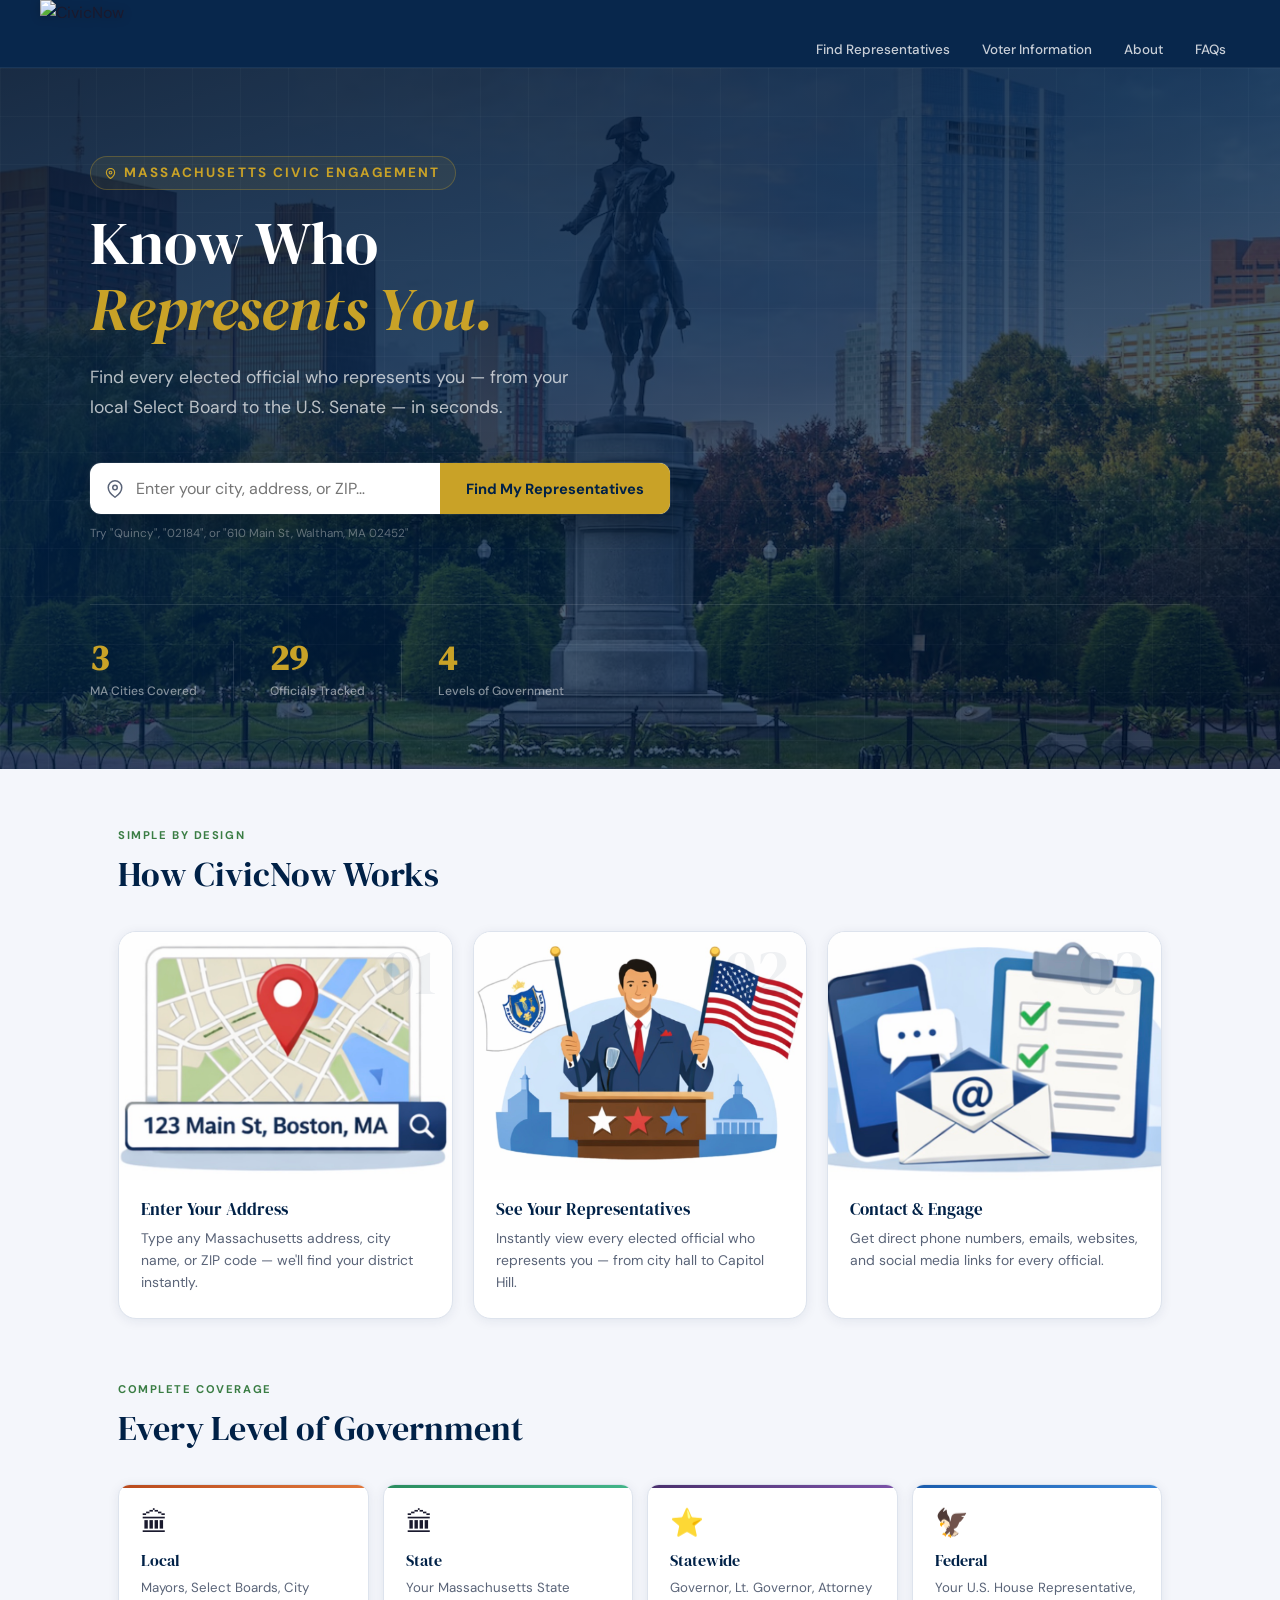
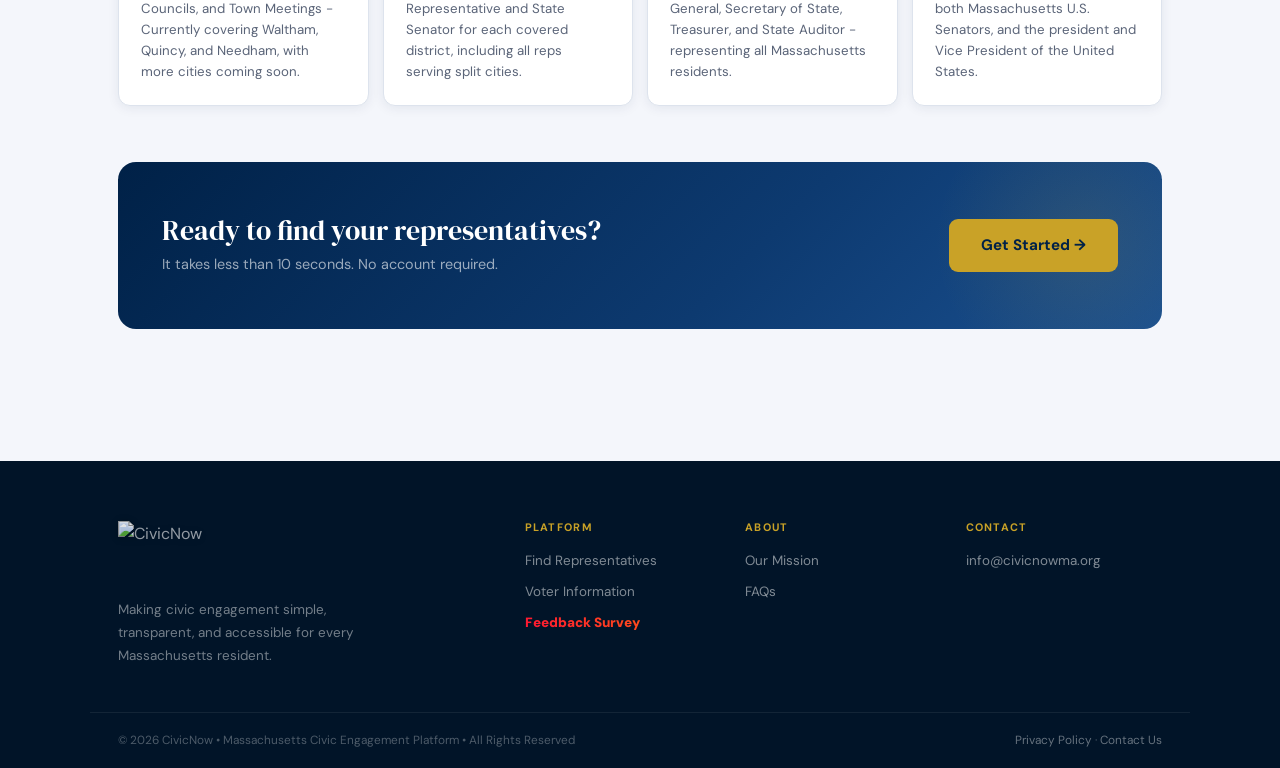
==== index.html @ 98a12e5f "Update index.html" ====
<!DOCTYPE html>
<html lang="en">
<head>
  <meta charset="UTF-8" />
  <meta name="viewport" content="width=device-width, initial-scale=1.0" />
  <title>CivicNow — Know Who Represents You</title>
  <link rel="preconnect" href="https://fonts.googleapis.com" />
  <link rel="preconnect" href="https://fonts.gstatic.com" crossorigin />
  <link href="https://fonts.googleapis.com/css2?family=DM+Sans:ital,opsz,wght@0,9..40,400;0,9..40,500;0,9..40,600;0,9..40,700&family=DM+Serif+Display:ital@0;1&display=swap" rel="stylesheet" />
  <link rel="icon" type="image/x-icon" href="favicon.ico" />
  <link rel="icon" type="image/png" sizes="32x32" href="favicon-32.png" />
  <link rel="icon" type="image/png" sizes="16x16" href="favicon-16.png" />
  <link rel="apple-touch-icon" sizes="64x64" href="favicon-64.png" />
  <link rel="stylesheet" href="style.css" />
</head>
<body>

<header>
  <div class="header-container">
    <a href="index.html">
      <div class="logo"><img src="CivicNow_logo.png" alt="CivicNow" class="logo-img" /></div>
    </a>
    <nav class="main-nav">
      <a href="FindReps.html"><div class="nav-box">Find Representatives</div></a>
      <a href="VoterInfo.html"><div class="nav-box">Voter Information</div></a>
      <a href="About.html"><div class="nav-box">About</div></a>
      <a href="FAQs.html"><div class="nav-box">FAQs</div></a>
    </nav>
  </div>
</header>


<section class="home-hero">
  <div class="home-hero-inner">
    <span class="home-hero-eyebrow">
      <svg width="11" height="11" viewBox="0 0 24 24" fill="none" stroke="currentColor" stroke-width="2.5"><path d="M21 10c0 7-9 13-9 13s-9-6-9-13a9 9 0 0118 0z"/><circle cx="12" cy="10" r="3"/></svg>
      Massachusetts Civic Engagement
    </span>
    <h1 class="home-hero-title">Know Who<br><span class="home-hero-accent">Represents You.</span></h1>
    <p class="home-hero-sub">Find every elected official who represents you — from your local Select Board to the U.S. Senate — in seconds.</p>
    <div class="home-search-wrap">
      <div class="home-search-inner">
        <svg width="18" height="18" viewBox="0 0 24 24" fill="none" stroke="currentColor" stroke-width="2" class="home-search-icon">
          <path d="M21 10c0 7-9 13-9 13s-9-6-9-13a9 9 0 0118 0z"/><circle cx="12" cy="10" r="3"/>
        </svg>
        <input type="text" id="homeAddressInput" placeholder="Enter your city, address, or ZIP…" autocomplete="street-address" />
        <button onclick="goToReps()">Find My Representatives</button>
      </div>
      <p class="home-search-error" id="homeSearchError">Please enter an address, zip code, town, or city in Massachusetts</p>
      <p class="home-search-hint">Try "Quincy", "02184", or "610 Main St, Waltham, MA 02452"</p>
    </div>

<div class="home-hero-stats">
  <div class="home-stat">
    <div class="home-stat-num" data-target="3">0</div>
    <div class="home-stat-label">MA Cities Covered</div>
  </div>
  <div class="home-stat">
    <div class="home-stat-num" data-target="29">0</div>
    <div class="home-stat-label">Officials Tracked</div>
  </div>
  <div class="home-stat">
    <div class="home-stat-num" data-target="4">0</div>
    <div class="home-stat-label">Levels of Government</div>
  </div>
</div>

  </div>
</section>

<main class="container">

  <section class="how-section">
    <div class="how-header">
      <span class="how-eyebrow">Simple by design</span>
      <h2>How CivicNow Works</h2>
    </div>
    <div class="how-grid">
      <div class="how-card reveal">
        <div class="how-num">01</div>
        <div class="how-icon-wrap"><img src="one.jpeg" alt="Enter your address" /></div>
        <div class="how-card-text">
          <h3>Enter Your Address</h3>
          <p>Type any Massachusetts address, city name, or ZIP code — we'll find your district instantly.</p>
        </div>
      </div>
      <div class="how-card reveal">
        <div class="how-num">02</div>
        <div class="how-icon-wrap"><img src="two.jpeg" alt="See your representatives" /></div>
        <div class="how-card-text">
          <h3>See Your Representatives</h3>
          <p>Instantly view every elected official who represents you — from city hall to Capitol Hill.</p>
        </div>
      </div>
      <div class="how-card reveal">
        <div class="how-num">03</div>
        <div class="how-icon-wrap"><img src="three.jpeg" alt="Contact and engage" /></div>
        <div class="how-card-text">
          <h3>Contact &amp; Engage</h3>
          <p>Get direct phone numbers, emails, websites, and social media links for every official.</p>
        </div>
      </div>
    </div>
  </section>

  <section class="levels-section">
    <div class="how-header">
      <span class="how-eyebrow">Complete coverage</span>
      <h2>Every Level of Government</h2>
    </div>

    <div class="levels-grid">
  <a href="FindReps.html" class="level-card level-card--local reveal">
    <div class="level-card-icon">🏛</div>
    <h3>Local</h3>
    <p>Mayors, Select Boards, City Councils, and Town Meetings - Currently covering Waltham, Quincy, and Needham, with more cities coming soon.</p>
  </a>

  <a href="FindReps.html" class="level-card level-card--state reveal">
    <div class="level-card-icon">🏛</div>
    <h3>State</h3>
    <p>Your Massachusetts State Representative and State Senator for each covered district, including all reps serving split cities.</p>
  </a>

  <a href="FindReps.html" class="level-card level-card--statewide reveal">
    <div class="level-card-icon">⭐</div>
    <h3>Statewide</h3>
    <p>Governor, Lt. Governor, Attorney General, Secretary of State, Treasurer, and State Auditor - representing all Massachusetts residents.</p>
  </a>


<a href="FindReps.html" class="level-card level-card--federal reveal">
  <div class="level-card-icon">🦅</div>
  <h3>Federal</h3>
  <p>Your U.S. House Representative, both Massachusetts U.S. Senators, and the president and Vice President of the United States.</p>
</a>
</div>
  </section>

  <section class="cta-banner reveal">
    <div class="cta-banner-inner">
      <div class="cta-text">
        <h2>Ready to find your representatives?</h2>
        <p>It takes less than 10 seconds. No account required.</p>
      </div>
      <a href="FindReps.html" class="cta-btn">Get Started →</a>
    </div>
  </section>

</main>



<footer class="site-footer">
  <div class="footer-inner">
    <div class="footer-brand">

      <a href="index.html">
      <div class="logo"><img src="CivicNow_logo.png" alt="CivicNow" class="footer-logo" /></div>
      </a>

      <p>Making civic engagement simple, transparent, and accessible for every Massachusetts resident.</p>
    </div>
    <div class="footer-links">
      <div class="footer-col">
        <h4>Platform</h4>
        <a href="FindReps.html">Find Representatives</a>
        <a href="VoterInfo.html">Voter Information</a>
        <a href="https://forms.gle/4Bf1EDH5tziWiTG28" class="cta-button" target="_blank" rel="noopener noreferrer">Feedback Survey</a>
      </div>
      <div class="footer-col">
        <h4>About</h4>
        <a href="About.html">Our Mission</a>
        <a href="FAQs.html">FAQs</a>
      </div>
      <div class="footer-col">
        <h4>Contact</h4>
        <a href="mailto:info@civicnowma.org">info@civicnowma.org</a>
      </div>
    </div>
  </div>
  <div class="footer-bottom">
    <p>© 2026 CivicNow • Massachusetts Civic Engagement Platform • All Rights Reserved</p>
    <p><a href="PrivacyPolicy.html">Privacy Policy</a> · <a href="Contact.html">Contact Us</a></p>
  </div>
</footer>

<button class="back-to-top" id="backToTop" onclick="window.scrollTo({top:0,behavior:'smooth'})" aria-label="Back to top">
  <svg width="18" height="18" viewBox="0 0 24 24" fill="none" stroke="currentColor" stroke-width="2.5"><polyline points="18 15 12 9 6 15"/></svg>
</button>

<script>
  function isValidSearchInput(q) {
    if (q.length < 2) return false;
    if (/[^a-zA-Z0-9\s,.\-'#\/]/.test(q)) return false;
    if (/^\d{5}$/.test(q)) return /^0[12]/.test(q);
    if (/^\d+$/.test(q)) return false;
    if (!/[a-zA-Z]/.test(q)) return false;
    const lower = q.toLowerCase();
    const maIndicators = [',ma', ', ma', ' ma ', ' ma,', 'massachusetts', ' mass '];
    if (maIndicators.some(t => lower.includes(t))) return true;
    if (/^\d+\s+[a-zA-Z]/.test(q)) return true;
    if (/^[a-zA-Z\s\-']+$/.test(q)) return true;
    return false;
  }

  function goToReps() {
    const input = document.getElementById('homeAddressInput');
    const addr  = input.value.trim();

    if (!addr || !isValidSearchInput(addr)) {
      input.classList.add('home-input-error');
      document.getElementById('homeSearchError').classList.add('visible');
      input.focus();
      setTimeout(() => {
        input.classList.remove('home-input-error');
        document.getElementById('homeSearchError').classList.remove('visible');
      }, 3000);
      return;
    }

    window.location.href = 'FindReps.html?address=' + encodeURIComponent(addr);
  }

  document.getElementById('homeAddressInput').addEventListener('keydown', function(e) {
    if (e.key === 'Enter') goToReps();
  });

  window.addEventListener('scroll', function() {
    document.getElementById('backToTop').classList.toggle('back-to-top--visible', window.scrollY > 400);
  });

  const observer = new IntersectionObserver(entries => {
    entries.forEach(e => {
      if (e.isIntersecting) { e.target.classList.add('active'); observer.unobserve(e.target); }
    });
  }, { threshold: 0.08, rootMargin: '0px 0px -40px 0px' });
  document.querySelectorAll('.reveal').forEach(el => observer.observe(el));




  // Animate a single counter on homepage
function animateCounter(el, duration = 1200) {
  const target = +el.getAttribute('data-target');
  const startTime = performance.now();

  function update(currentTime) {
    const elapsed = currentTime - startTime;
    const progress = Math.min(elapsed / duration, 1);

    // easeOutCubic (fast → slow, feels natural)
    const eased = 1 - Math.pow(1 - progress, 3);

    const value = Math.floor(eased * target);
    el.textContent = value;

    if (progress < 1) {
      requestAnimationFrame(update);
    } else {
      el.textContent = target;

      // pop animation at end
      el.classList.add('counter-pop');
    }
  }

  requestAnimationFrame(update);
}

// Run once when visible
let countersStarted = false;

const statObserver = new IntersectionObserver(entries => {
  entries.forEach(entry => {
    if (entry.isIntersecting && !countersStarted) {
      countersStarted = true;

      const counters = document.querySelectorAll('.home-stat-num');

      counters.forEach((el, index) => {
        setTimeout(() => {
          animateCounter(el);
        }, index * 150); // 👈 stagger timing
      });

      statObserver.disconnect();
    }
  });
}, { threshold: 0.4 });

// Observe each stat
document.querySelectorAll('.home-stat-num').forEach(el => {
  statObserver.observe(el);
});
</script>
</body>
</html>
---- style.css ----
/* ══════════════════════════════════════════
   CIVICNOW GLOBAL STYLESHEET v2
   Font: DM Serif Display (headings) + DM Sans (body)
   Palette: Navy #002147 · Green #3a7d44 · Gold #C9A227
══════════════════════════════════════════ */

@import url('https://fonts.googleapis.com/css2?family=DM+Sans:ital,opsz,wght@0,9..40,400;0,9..40,500;0,9..40,600;0,9..40,700;1,9..40,400&family=DM+Serif+Display:ital@0;1&display=swap');

:root {
  --navy:       #002147;
  --navy-mid:   #0a3260;
  --navy-lt:    #0d4080;
  --green:      #3a7d44;
  --green-lt:   #4e9e5a;
  --gold:       #C9A227;
  --gold-lt:    #e8c23a;
  --gold-dim:   rgba(201,162,39,.15);
  --bg:         #f4f6fb;
  --bg-alt:     #eef1f7;
  --white:      #ffffff;
  --border:     #dde3ed;
  --border-lt:  #eceff6;
  --muted:      #5a6478;
  --text:       #1a1a2e;
  --radius:     12px;
  --radius-lg:  18px;
  --shadow:     0 2px 12px rgba(0,33,71,.08);
  --shadow-md:  0 4px 20px rgba(0,33,71,.12);
  --shadow-lg:  0 8px 36px rgba(0,33,71,.18);
}

/* ── Reset ── */
*, *::before, *::after { box-sizing: border-box; margin: 0; padding: 0; }
html { scroll-behavior: smooth; }

body {
  font-family: 'DM Sans', system-ui, sans-serif;
  background: var(--bg);
  color: var(--text);
  line-height: 1.65;
  -webkit-font-smoothing: antialiased;
  -moz-osx-font-smoothing: grayscale;
}

h1, h2, h3, h4 {
  font-family: 'DM Serif Display', Georgia, serif;
  font-weight: 400;
  line-height: 1.2;
  color: var(--navy);
}

a { text-decoration: none; color: inherit; }
img { display: block; max-width: 100%; }
button { font-family: inherit; cursor: pointer; }

/* ══════════════════════════════════════════
   HEADER
══════════════════════════════════════════ */
header {
  background: var(--navy);
  padding: 0 32px;
  height: 68px;
  display: flex;
  align-items: center;
  border-bottom: 1px solid rgba(255,255,255,.07);
}

.header-container {
  display: flex;
  justify-content: space-between;
  align-items: center;
  max-width: 1200px;
  width: 100%;
  margin: auto;
  gap: 16px;
}

.logo { display: flex; align-items: center; flex-shrink: 0; }

.logo-img {
  height: 100px;
  width: auto;
  transition: opacity .2s, transform .2s;
  filter: drop-shadow(0 1px 4px rgba(0,0,0,.25));
}

.logo-img:hover { opacity: .9; transform: scale(1.14); }

.main-nav {
  display: flex;
  gap: 4px;
  align-items: center;
  flex-wrap: nowrap;
}

.main-nav a { text-decoration: none; flex-shrink: 0; }

.nav-box {
  padding: 7px 14px;
  border-radius: 7px;
  color: rgba(255,255,255,.78);
  font-size: 0.84rem;
  font-weight: 500;
  transition: background .16s, color .16s;
  white-space: nowrap;
}

.nav-box:hover {
  background: rgba(255,255,255,.1);
  color: #fff;
}

.main-nav a.active .nav-box {
  background: var(--gold);
  color: var(--navy);
  font-weight: 700;
}

@media (min-width: 769px) {
  header {
    position: fixed;
    top: 0; left: 0; right: 0;
    z-index: 1000;
    backdrop-filter: blur(10px);
    -webkit-backdrop-filter: blur(10px);
    background: rgba(0,33,71,.97);
  }
  body { padding-top: 68px; }
}

@media (max-width: 768px) {
  header { height: auto; padding: 10px 14px; }
  .logo-img { height: 76px; }
  .main-nav { gap: 2px; flex-wrap: wrap; justify-content: flex-end; }
  .nav-box { padding: 5px 9px; font-size: 0.73rem; }
}

/* ══════════════════════════════════════════
   NEUTRALITY BANNER
══════════════════════════════════════════ */
.neutrality {
  background: #fffbeb;
  border-bottom: 1px solid #fde68a;
  color: #78350f;
  font-size: 0.74rem;
  font-weight: 500;
  padding: 6px 24px;
  display: flex;
  align-items: center;
  justify-content: center;
  gap: 6px;
  text-align: center;
  letter-spacing: .01em;
}

.neutrality svg { flex-shrink: 0; color: #b45309; opacity: .8; }

@media (max-width: 600px) {
  .neutrality { padding: 6px 12px; font-size: 0.68rem; }
}

/* ══════════════════════════════════════════
   CONTAINER
══════════════════════════════════════════ */
.container {
  max-width: 1100px;
  margin: auto;
  padding: 28px 16px;
}

@media (min-width: 540px)  { .container { padding: 36px 24px; } }
@media (min-width: 769px)  { .container { padding: 52px 28px; } }

/* ══════════════════════════════════════════
   HOMEPAGE HERO
══════════════════════════════════════════ */
.home-hero {
  background: url('mass.jpeg') center top / cover no-repeat;
  position: relative;
  overflow: hidden;
  padding: 88px 28px 68px;
}

/* Dark gradient overlay — heavy at top for text legibility, lightens toward bottom */
.home-hero::before {
  content: '';
  position: absolute;
  inset: 0;
  background:
    linear-gradient(
      160deg,
      rgba(0,21,48,.90) 0%,
      rgba(0,33,71,.84) 38%,
      rgba(0,33,71,.68) 68%,
      rgba(0,20,50,.75) 100%
    ),
    radial-gradient(ellipse 600px 400px at 85% 15%, rgba(201,162,39,.11) 0%, transparent 55%);
  pointer-events: none;
}

/* Subtle grid texture */
.home-hero::after {
  content: '';
  position: absolute;
  inset: 0;
  background-image:
    linear-gradient(rgba(255,255,255,.025) 1px, transparent 1px),
    linear-gradient(90deg, rgba(255,255,255,.025) 1px, transparent 1px);
  background-size: 48px 48px;
  pointer-events: none;
}

.home-hero-inner {
  max-width: 1100px;
  margin: auto;
  position: relative;
  z-index: 1;
}

.home-hero-eyebrow {
  display: inline-flex;
  align-items: center;
  gap: 8px;
  font-size: 0.84rem;
  font-weight: 700;
  letter-spacing: .16em;
  text-transform: uppercase;
  color: var(--gold);
  margin-bottom: 20px;
  padding: 5px 14px;
  border: 1px solid rgba(201,162,39,.3);
  border-radius: 20px;
  background: rgba(201,162,39,.08);
}

.home-hero-title {
  font-family: 'DM Serif Display', Georgia, serif;
  font-size: clamp(2.4rem, 5.5vw, 3.8rem);
  color: #fff;
  line-height: 1.08;
  margin-bottom: 22px;
  font-weight: 400;
  letter-spacing: -.01em;
}

.home-hero-accent { color: var(--gold); font-style: italic; }

.home-hero-sub {
  font-size: clamp(1rem, 1.8vw, 1.1rem);
  color: rgba(255,255,255,.7);
  max-width: 500px;
  margin-bottom: 40px;
  line-height: 1.7;
}

.home-search-wrap { max-width: 580px; }

.home-search-inner {
  display: flex;
  background: #fff;
  border-radius: 11px;
  overflow: hidden;
  box-shadow: 0 12px 40px rgba(0,0,0,.28), 0 0 0 1px rgba(255,255,255,.08);
  position: relative;
  
}

.home-search-icon {
  position: absolute;
  left: 16px;
  top: 50%;
  transform: translateY(-50%);
  color: var(--muted);
  pointer-events: none;
}

.home-search-inner input {
  flex: 1;
  border: none;
  padding: 15px 15px 15px 46px;
  font-size: 1rem;
  font-family: 'DM Sans', sans-serif;
  color: var(--text);
  outline: none;
  background: transparent;
  min-width: 0;
  transition: box-shadow .2s;
}

.home-input-error {
  animation: home-shake .35s ease;
  box-shadow: 0 0 0 3px rgba(229,62,62,.5) inset !important;
}

@keyframes home-shake {
  0%,100% { transform: translateX(0); }
  20%      { transform: translateX(-6px); }
  40%      { transform: translateX(6px); }
  60%      { transform: translateX(-4px); }
  80%      { transform: translateX(4px); }
}

.home-search-inner button {
  padding: 15px 26px;
  background: var(--gold);
  color: var(--navy);
  border: none;
  font-family: 'DM Sans', sans-serif;
  font-size: 0.92rem;
  font-weight: 700;
  cursor: pointer;
  white-space: nowrap;
  transition: background .16s;
  flex-shrink: 0;
}

.home-search-inner button:hover { background: var(--gold-lt); }

.home-search-hint {
  font-size: 0.73rem;
  color: rgba(255,255,255,.4);
  margin-top: 10px;
}

.home-hero-stats {
  display: flex;
  gap: 0;
  margin-top: 60px;
  padding-top: 36px;
  border-top: 1px solid rgba(255,255,255,.1);
  flex-wrap: wrap;
}

.home-stat {
  padding: 0 36px 0 0;
  border-right: 1px solid rgba(255,255,255,.1);
  margin-right: 36px;
}

.home-stat:last-child { border-right: none; margin-right: 0; }

.home-stat-num {
  font-family: 'DM Serif Display', Georgia, serif;
  font-size: 2.5rem;
  color: var(--gold);
  line-height: 1;
  margin-bottom: 5px;
}

.home-stat-label {
  font-size: 0.76rem;
  color: rgba(255,255,255,.5);
  font-weight: 500;
}

@media (max-width: 600px) {
  .home-hero { padding: 52px 16px 44px; }
  .home-hero-text { text-align: center; }
  .home-hero-eyebrow { margin-left: auto; margin-right: auto; }
  .home-hero-sub { margin-left: auto; margin-right: auto; }
  .home-search-wrap { margin-left: auto; margin-right: auto; }
  .home-stat { padding: 8px 16px 8px 0; border-right: none; margin-right: 0; border-bottom: 1px solid rgba(255,255,255,.08); width: 50%; }
  .home-stat-num { font-size: 2rem; }
  .home-search-inner { flex-wrap: wrap; }
  .home-search-inner button { width: 100%; padding: 13px; }
}

/* ══════════════════════════════════════════
   HOW IT WORKS
══════════════════════════════════════════ */
.how-section { padding: 0 0 56px; }
.how-header { margin-bottom: 36px; }
.how-header-center { text-align: center; }

.how-eyebrow {
  display: inline-block;
  font-size: 0.7rem;
  font-weight: 700;
  letter-spacing: .14em;
  text-transform: uppercase;
  color: var(--green);
  margin-bottom: 10px;
}

.how-header h2 { font-size: clamp(1.55rem, 3vw, 2.1rem); color: var(--navy); }

.how-grid {
  display: grid;
  grid-template-columns: repeat(auto-fill, minmax(290px, 1fr));
  gap: 20px;
}

.how-card {
  background: var(--white);
  border: 1px solid var(--border);
  border-radius: var(--radius-lg);
  overflow: hidden;
  box-shadow: var(--shadow);
  transition: transform .22s, box-shadow .22s;
  position: relative;
}

.how-card:hover { transform: translateY(-5px); box-shadow: var(--shadow-lg); }

.how-num {
  font-family: 'DM Serif Display', Georgia, serif;
  font-size: 4rem;
  color: var(--navy);
  opacity: .06;
  position: absolute;
  top: 8px; right: 16px;
  line-height: 1;
  pointer-events: none;
  user-select: none;
}

.how-icon-wrap {
  width: 100%;
  height: 248px;
  overflow: hidden;
  background: var(--bg-alt);
}

.how-icon-wrap img {
  width: 100%;
  height: 100%;
  object-fit: cover;
  transition: transform .35s ease;
}

.how-card:hover .how-icon-wrap img { transform: scale(1.05); }

.how-card-text { padding: 20px 22px 24px; }

.how-card h3 { font-size: 1.05rem; color: var(--navy); margin-bottom: 7px; }

.how-card p { font-size: 0.87rem; color: var(--muted); line-height: 1.6; margin: 0; }

/* ══════════════════════════════════════════
   LEVELS SECTION
══════════════════════════════════════════ */
.levels-section { padding: 0 0 56px; }

.levels-grid {
  display: grid;
  grid-template-columns: repeat(auto-fill, minmax(230px, 1fr));
  gap: 14px;
}

.level-card {
  border-radius: var(--radius);
  padding: 24px 22px 22px;
  background: var(--white);
  border: 1px solid var(--border);
  box-shadow: var(--shadow);
  transition: transform .2s, box-shadow .2s;
  position: relative;
  overflow: hidden;
}

.level-card::before {
  content: '';
  position: absolute;
  top: 0; left: 0; right: 0;
  height: 3px;
}

.level-card:hover { transform: translateY(-4px); box-shadow: var(--shadow-md); }
.level-card-icon { font-size: 1.7rem; margin-bottom: 14px; line-height: 1; }
.level-card h3 { font-size: 1rem; margin-bottom: 8px; }
.level-card p { font-size: 0.83rem; color: var(--muted); line-height: 1.58; margin: 0; }

.level-card--local::before   { background: linear-gradient(90deg, #b94a1d, #e0773b); }
.level-card--state::before   { background: linear-gradient(90deg, #2a8c5e, #43b58a); }
.level-card--statewide::before { background: linear-gradient(90deg, #4a306d, #7b52a8); }
.level-card--federal::before { background: linear-gradient(90deg, #1a5bac, #3b87d8); }

/* ══════════════════════════════════════════
   CTA BANNER
══════════════════════════════════════════ */
.cta-banner {
  background: linear-gradient(135deg, var(--navy) 0%, #0d3a70 60%, #1a5090 100%);
  border-radius: var(--radius-lg);
  padding: 52px 44px;
  position: relative;
  overflow: hidden;
}

.cta-banner::before {
  content: '';
  position: absolute;
  top: -80px; right: -80px;
  width: 320px; height: 320px;
  border-radius: 50%;
  background: radial-gradient(circle, rgba(201,162,39,.12), transparent 65%);
  pointer-events: none;
}

.cta-banner-inner {
  display: flex;
  align-items: center;
  justify-content: space-between;
  gap: 28px;
  flex-wrap: wrap;
  position: relative;
  z-index: 1;
}

.cta-text h2 { color: #fff; font-size: clamp(1.3rem, 2.5vw, 1.75rem); margin-bottom: 6px; }
.cta-text p { color: rgba(255,255,255,.6); font-size: 0.9rem; margin: 0; }

.cta-btn {
  display: inline-flex;
  align-items: center;
  gap: 8px;
  padding: 14px 32px;
  background: var(--gold);
  color: var(--navy);
  border-radius: 9px;
  font-size: 0.95rem;
  font-weight: 700;
  white-space: nowrap;
  transition: background .18s, transform .16s;
  flex-shrink: 0;
}

.cta-btn:hover { background: var(--gold-lt); transform: translateY(-2px); opacity: 1.9; transform: scale(1.14);}

@media (max-width: 600px) {
  .cta-banner { padding: 36px 22px; }
  .cta-btn { width: 100%; justify-content: center; }
}

/* ══════════════════════════════════════════
   INNER PAGE HERO
══════════════════════════════════════════ */
.hero {
  background: linear-gradient(135deg, var(--navy) 0%, #1a3a6b 100%);
  padding: 60px 36px;
  text-align: center;
  border-radius: var(--radius-lg);
  margin-bottom: 44px;
  position: relative;
  overflow: hidden;
}

.hero::before {
  content: '';
  position: absolute;
  inset: 0;
  background: url('mass.jpeg') center/cover no-repeat;
  opacity: .14;
  border-radius: var(--radius-lg);
}

.hero h1 {
  color: #fff;
  font-size: clamp(1.9rem, 4vw, 2.7rem);
  position: relative;
  z-index: 1;
  margin-bottom: 12px;
}

.hero p {
  color: rgba(255,255,255,.75);
  font-size: 1rem;
  position: relative;
  z-index: 1;
  max-width: 540px;
  margin: 0 auto;
  line-height: 1.65;
}

/* ══════════════════════════════════════════
   LEGACY SEARCH BOX (index.html fallback)
══════════════════════════════════════════ */
.search-box { margin-top: 22px; position: relative; z-index: 1; }

.search-box input {
  padding: 12px 16px;
  width: 260px;
  border: 1px solid #ccc;
  border-radius: 8px;
  font-size: 1rem;
  font-family: 'DM Sans', sans-serif;
  outline: none;
}

.search-box button {
  padding: 12px 20px;
  border: none;
  background: var(--gold);
  color: var(--navy);
  border-radius: 8px;
  font-family: 'DM Sans', sans-serif;
  font-weight: 700;
  margin-left: 8px;
  transition: background .18s;
}

.search-box button:hover { background: var(--gold-lt); }

@media (max-width: 600px) {
  .search-box { display: flex; flex-direction: column; align-items: center; gap: 8px; }
  .search-box input { width: 100%; margin: 0; }
  .search-box button { width: 100%; margin: 0; }
}

/* ══════════════════════════════════════════
   INFO SECTION (legacy cards)
══════════════════════════════════════════ */
.info-section { margin-top: 48px; }
.info-section h2 { text-align: center; margin-bottom: 32px; font-size: 1.9rem; }

.info-grid {
  display: flex;
  gap: 20px;
  justify-content: center;
  flex-wrap: wrap;
}

.info-box {
  background: var(--white);
  padding: 28px 22px;
  border-radius: var(--radius-lg);
  text-align: center;
  flex: 1;
  min-width: 220px;
  max-width: 320px;
  border: 1px solid var(--border);
  box-shadow: var(--shadow);
  display: flex;
  flex-direction: column;
  align-items: center;
  gap: 14px;
  transition: transform .2s, box-shadow .2s;
}

.info-box:hover { transform: translateY(-4px); box-shadow: var(--shadow-lg); }
.info-box img { width: 100%; max-width: 180px; height: 130px; object-fit: cover; border-radius: 8px; }
.info-box h3 { font-size: 1.6rem; color: var(--gold); margin: 0; }
.info-box p { font-size: 0.88rem; color: var(--muted); margin: 0; }

/* ══════════════════════════════════════════
   FEATURE SECTION
══════════════════════════════════════════ */
.feature { margin-top: 44px; }

.feature-box {
  background: linear-gradient(135deg, var(--navy) 0%, #0d3572 100%);
  color: white;
  padding: 52px 44px;
  border-radius: var(--radius-lg);
  text-align: center;
  position: relative;
  overflow: hidden;
}

.feature-box::before {
  content: '';
  position: absolute;
  top: -60px; right: -60px;
  width: 260px; height: 260px;
  border-radius: 50%;
  background: radial-gradient(circle, rgba(201,162,39,.14), transparent 70%);
  pointer-events: none;
}

.feature-box h2 { color: #fff; font-size: clamp(1.4rem, 2.5vw, 2rem); margin-bottom: 14px; position: relative; }
.feature-box p { color: rgba(255,255,255,.7); max-width: 520px; margin: 0 auto; font-size: 0.95rem; line-height: 1.65; position: relative; }

/* ══════════════════════════════════════════
   FOOTER
══════════════════════════════════════════ */
.site-footer {
  background: #011428;
  color: rgba(255,255,255,.65);
  margin-top: 80px;
}

.footer-inner {
  max-width: 1100px;
  margin: auto;
  padding: 60px 28px 44px;
  display: grid;
  grid-template-columns: 1.1fr 2fr;
  gap: 56px;
  border-bottom: 1px solid rgba(255,255,255,.07);
}

.footer-brand p {
  font-size: 0.84rem;
  line-height: 1.7;
  color: rgba(255,255,255,.45);
  margin-top: 16px;
  max-width: 240px;
}

.footer-logo { height: 62px; width: auto; opacity: .88; filter: brightness(1.08);   transition: opacity .2s, transform .2s; filter: drop-shadow(0 1px 4px rgba(0,0,0,.25));}
.footer-logo:hover { opacity: 1.9; transform: scale(1.24); }
.footer-links {
  display: grid;
  grid-template-columns: repeat(3, 1fr);
  gap: 24px;
}

.footer-col h4 {
  font-family: 'DM Sans', sans-serif;
  font-size: 0.68rem;
  font-weight: 700;
  letter-spacing: .12em;
  text-transform: uppercase;
  color: var(--gold);
  margin-bottom: 16px;
}

.footer-col a {
  display: block;
  font-size: 0.84rem;
  color: rgba(255,255,255,.5);
  margin-bottom: 9px;
  transition: color .15s;
}

.footer-col a:hover { color: rgba(255,255,255,.9); }

.footer-bottom {
  max-width: 1100px;
  margin: auto;
  padding: 18px 28px;
  display: flex;
  justify-content: space-between;
  align-items: center;
  flex-wrap: wrap;
  gap: 8px;
  font-size: 0.74rem;
  color: rgba(255,255,255,.3);
}

.footer-bottom a { color: rgba(255,255,255,.4); transition: color .15s; }
.footer-bottom a:hover { color: rgba(255,255,255,.75); }

footer:not(.site-footer) {
  background: #011428;
  color: rgba(255,255,255,.5);
  text-align: center;
  padding: 32px 20px;
  margin-top: 64px;
  font-size: 0.82rem;
  line-height: 1.9;
  border-top: 1px solid rgba(255,255,255,.06);
}

footer:not(.site-footer) a { color: rgba(255,255,255,.5); }
footer:not(.site-footer) a:hover { color: #fff; }

@media (max-width: 768px) {
  .footer-inner { grid-template-columns: 1fr; gap: 36px; padding: 44px 18px 32px; }
  .footer-links { grid-template-columns: repeat(2, 1fr); gap: 20px; }
  .footer-bottom { flex-direction: column; text-align: center; }
}

/* ══════════════════════════════════════════
   ABOUT PAGE
══════════════════════════════════════════ */
.values-section { text-align: center; margin-top: 52px; }
.values-section h2 { font-size: 2rem; margin-bottom: 32px; }

.values-grid {
  display: flex;
  gap: 20px;
  justify-content: center;
  flex-wrap: wrap;
}

.value-card {
  background: var(--white);
  border: 1px solid var(--border);
  border-radius: var(--radius-lg);
  padding: 32px 26px;
  flex: 1;
  min-width: 200px;
  max-width: 280px;
  box-shadow: var(--shadow);
  transition: transform .2s, box-shadow .2s;
  position: relative;
  overflow: hidden;
}

.value-card::before {
  content: '';
  position: absolute;
  top: 0; left: 0; right: 0;
  height: 3px;
  background: linear-gradient(90deg, var(--navy), var(--gold));
}

.value-card:hover { transform: translateY(-4px); box-shadow: var(--shadow-md); }
.value-card h3 { font-size: 1.1rem; color: var(--navy); margin-bottom: 10px; }
.value-card p { font-size: 0.87rem; color: var(--muted); margin: 0; line-height: 1.6; }

.team-section { text-align: center; margin-top: 52px; }
.team-section h2 { font-size: 2rem; margin-bottom: 32px; }

.team-grid {
  display: flex;
  gap: 16px;
  justify-content: center;
  flex-wrap: wrap;
}

.team-member {
  background: var(--white);
  border: 1px solid var(--border);
  padding: 26px 20px;
  border-radius: var(--radius-lg);
  min-width: 160px;
  max-width: 200px;
  box-shadow: var(--shadow);
  transition: transform .2s, box-shadow .2s;
  text-align: center;
}

.team-member:hover { transform: translateY(-4px); box-shadow: var(--shadow-md); }
.team-member h3 { font-size: 1rem; color: var(--navy); margin-bottom: 7px; }
.team-member p { font-size: 0.8rem; color: var(--muted); margin: 0; line-height: 1.5; }

.contact-section { text-align: center; margin-top: 60px; }
.contact-section h2 { font-size: 2rem; margin-bottom: 12px; }
.contact-section > p { color: var(--muted); margin-bottom: 24px; }

.contact-buttons { display: flex; gap: 12px; justify-content: center; flex-wrap: wrap; }

.contact-btn {
  padding: 12px 28px;
  border: 2px solid var(--navy);
  background: var(--white);
  color: var(--navy);
  border-radius: 8px;
  font-family: 'DM Sans', sans-serif;
  font-size: 0.9rem;
  font-weight: 600;
  cursor: pointer;
  transition: all .2s;
}

.contact-btn:hover {
  background: var(--gold);
  border-color: var(--gold);
  color: var(--navy);
  transform: translateY(-2px);
}

@media (max-width: 600px) { .contact-btn { width: 100%; } }

/* ══════════════════════════════════════════
   FAQs PAGE
══════════════════════════════════════════ */
.faq-wrapper {
  display: grid;
  grid-template-columns: 220px 1fr;
  gap: 44px;
  max-width: 1100px;
  margin: auto;
  padding: 52px 24px;
}

.faq-sidebar {
  position: sticky;
  top: 110px;
  height: fit-content;
  background: var(--white);
  border: 1px solid var(--border);
  border-radius: var(--radius);
  padding: 20px 16px;
  box-shadow: var(--shadow);
}

.faq-sidebar h3 {
  font-family: 'DM Sans', sans-serif;
  font-size: 0.68rem;
  font-weight: 700;
  letter-spacing: .1em;
  text-transform: uppercase;
  color: var(--muted);
  margin-bottom: 14px;
  padding-bottom: 10px;
  border-bottom: 1px solid var(--border);
}

.faq-sidebar ul { list-style: none; padding: 0; margin: 0; }
.faq-sidebar li { margin-bottom: 4px; }

.faq-sidebar a {
  text-decoration: none;
  color: var(--muted);
  font-size: 0.86rem;
  font-weight: 500;
  display: block;
  padding: 6px 10px;
  border-radius: 6px;
  transition: all .15s;
}

.faq-sidebar a:hover { background: rgba(0,33,71,.06); color: var(--navy); }

.faq-content h1 { font-size: 2.2rem; margin-bottom: 10px; }
.faq-intro { margin-bottom: 28px; color: var(--muted); font-size: 0.95rem; line-height: 1.65; }

.faq-search {
  width: 100%;
  max-width: 420px;
  padding: 11px 16px;
  margin-bottom: 36px;
  border: 1px solid var(--border);
  border-radius: 8px;
  font-family: 'DM Sans', sans-serif;
  font-size: 1rem;
  outline: none;
  transition: border-color .2s, box-shadow .2s;
  background: var(--white);
}

.faq-search:focus { border-color: #1a5bac; box-shadow: 0 0 0 3px rgba(26,91,172,.1); }

.faq-category {
  margin-top: 44px;
  margin-bottom: 18px;
  font-size: 1.25rem;
  color: var(--navy);
  padding-bottom: 9px;
  border-bottom: 2px solid var(--gold);
  display: block;
}

.faq-item {
  margin-bottom: 4px;
  border-radius: 8px;
  border: 1px solid transparent;
  transition: border-color .15s, box-shadow .15s;
}

.faq-item[open] { border-color: var(--border); background: var(--white); box-shadow: var(--shadow); }

.faq-content a { color: #1a5bac; text-decoration: underline; }
.faq-content a:hover { color: #0d3572; }

summary {
  list-style: none;
  cursor: pointer;
  font-weight: 600;
  font-size: 0.98rem;
  padding: 13px 16px;
  position: relative;
  font-family: 'DM Sans', sans-serif;
  color: var(--navy);
  transition: color .15s;
  border-radius: 8px;
  user-select: none;
}

summary:hover { color: #1a5bac; }
summary::marker { display: none; }
summary::-webkit-details-marker { display: none; }

summary::after {
  content: "+";
  position: absolute;
  right: 14px;
  top: 50%;
  transform: translateY(-50%);
  font-size: 1.2rem;
  color: var(--gold);
  line-height: 1;
  font-weight: 400;
  font-family: 'DM Serif Display', serif;
}

details[open] summary::after { content: "−"; }

.faq-item p { padding: 0 16px 14px; margin: 0; line-height: 1.68; font-size: 0.91rem; color: #444; }
.faq-item ul { padding: 0 16px 14px 32px; line-height: 1.68; font-size: 0.91rem; }

.faq-contact {
  margin-top: 60px;
  text-align: center;
  padding: 40px 32px;
  background: var(--white);
  border-radius: var(--radius-lg);
  border: 1px solid var(--border);
  box-shadow: var(--shadow);
}

.faq-contact h2 { margin-bottom: 10px; }
.faq-contact p { color: var(--muted); font-size: 0.9rem; line-height: 1.6; }
.faq-contact a { color: #1a5bac; text-decoration: underline; }

@media (max-width: 768px) {
  .faq-wrapper { grid-template-columns: 1fr; padding: 28px 16px; gap: 28px; }
  .faq-sidebar { position: static; }
}

/* ══════════════════════════════════════════
   SCROLL REVEAL
══════════════════════════════════════════ */
.reveal {
  opacity: 0;
  transform: translateY(24px);
  transition: opacity .5s ease, transform .5s ease;
}

.reveal.active { opacity: 1; transform: translateY(0); }

/* ══════════════════════════════════════════
   BACK TO TOP
══════════════════════════════════════════ */
.back-to-top {
  position: fixed;
  bottom: 28px;
  right: 24px;
  width: 44px;
  height: 44px;
  border-radius: 50%;
  background: var(--navy);
  color: #fff;
  border: none;
  cursor: pointer;
  display: flex;
  align-items: center;
  justify-content: center;
  box-shadow: 0 4px 16px rgba(0,33,71,.35);
  opacity: 0;
  transform: translateY(10px);
  transition: opacity .25s, transform .25s, background .18s;
  pointer-events: none;
  z-index: 1000;
  touch-action: manipulation;
  -webkit-tap-highlight-color: transparent;
}

.back-to-top--visible { opacity: 1; transform: translateY(0); pointer-events: auto; }
.back-to-top:hover { background: var(--gold); color: var(--navy); }
.back-to-top:active { transform: scale(.92); }

@media (max-width: 480px) {
  .back-to-top { bottom: 18px; right: 14px; width: 40px; height: 40px; }
}

/* ══════════════════════════════════════════
   FINDREPCSS TOKENS
══════════════════════════════════════════ */
:root {
  --fr-federal:   #1a5bac;
  --fr-state:     #2a8c5e;
  --fr-local:     #b94a1d;
  --fr-navy:      #002147;
  --fr-gold:      #C9A227;
  --fr-border:    #dde3ed;
  --fr-bg:        #f4f6fb;
  --fr-white:     #ffffff;
  --fr-muted:     #5a6478;
  --fr-radius:    12px;
  --fr-shadow:    0 2px 12px rgba(0,33,71,.08);
  --fr-shadow-lg: 0 8px 28px rgba(0,33,71,.16);
}

/* ── Homepage search error message ── */
.home-search-error {
  display: none;
  font-family: 'DM Sans', sans-serif;
  font-size: 0.82rem;
  font-weight: 600;
  color: #ffaaaa;
  margin: 6px 0 0;
  animation: home-shake .35s ease;
}

.home-search-error.visible { display: block; }


/* ══════════════════════════════════════════
   PRIVACY POLICY PAGE STYLES
══════════════════════════════════════════ */

body.privacy-policy {
  font-family: 'DM Sans', sans-serif;
  background-color: #fff;
  color: #333;
}

/* Wrapper layout */
.privacy-policy .faq-wrapper {
  display: flex;
  gap: 2rem;
  max-width: 1200px;
  margin: 2rem auto;
  padding: 0 1rem;
}

/* Sidebar styling */
.privacy-policy .faq-sidebar {
  flex: 0 0 220px;
  position: sticky;
  top: 120px;
  align-self: flex-start;
  border-right: 1px solid #e0e0e0;
  padding-right: 1.5rem;
}

.privacy-policy .faq-sidebar h3 {
  font-size: 1.1rem;
  font-weight: 600;
  margin-bottom: 1rem;
}

.privacy-policy .faq-sidebar ul {
  list-style: none;
  padding: 0;
  margin: 0;
}

.privacy-policy .faq-sidebar ul li {
  margin-bottom: 0.5rem;
}

.privacy-policy .faq-sidebar ul li a {
  text-decoration: none;
  color: #0057b7;
  font-weight: 500;
  transition: color 0.2s;
}

.privacy-policy .faq-sidebar ul li a:hover {
  text-decoration: underline;
  color: #003a8c;
}

/* Main content styling */
.privacy-policy .faq-content {
  flex: 1;
  max-width: 800px;
}

/* Page header */
.privacy-policy .faq-content h1 {
  font-size: 2rem;
  margin-bottom: 1rem;
}

.privacy-policy .faq-content .faq-intro {
  font-size: 1rem;
  line-height: 1.6;
  margin-bottom: 2rem;
}

/* FAQ / details styling */
.privacy-policy .faq-item {
  margin-bottom: 1.5rem;
  border-left: 3px solid transparent;
  transition: border-color 0.3s;
}

.privacy-policy .faq-item[open] {
  border-left-color: #0057b7;
}

.privacy-policy .faq-item summary {
  font-weight: 600;
  cursor: pointer;
  padding: 0.5rem 0;
  font-size: 1.05rem;
  list-style: none;
}

.privacy-policy .faq-item summary::-webkit-details-marker {
  display: none; /* Remove default arrow */
}

.privacy-policy .faq-item[open] summary::after {
  content: "▲";
  float: right;
  font-size: 0.8rem;
  margin-left: 0.5rem;
}

.privacy-policy .faq-item summary::after {
  content: "▼";
  float: right;
  font-size: 0.8rem;
  margin-left: 0.5rem;
}

.privacy-policy .faq-item p,
.privacy-policy .faq-item li {
  font-size: 1rem;
  line-height: 1.6;
  margin: 0.5rem 0;
}

.privacy-policy .faq-item ul {
  padding-left: 1.2rem;
}

/* Responsive adjustments */
@media (max-width: 900px) {
  .privacy-policy .faq-wrapper {
    display: block;
  }

  .privacy-policy .faq-sidebar {
    position: static;
    border-right: none;
    padding: 0 0 2rem 0;
  }
}




/* for local, state, statewide, and federal on homescreen*/

.level-card {
  text-decoration: none;
  color: inherit;
  display: block;
}





/* Counter base on homepage */
.home-stat-num {
  font-size: 2.2rem;
  font-weight: 700;
  transition: transform 0.25s ease, opacity 0.25s ease;
  will-change: transform;
}

/* Pop animation trigger */
.counter-pop {
  animation: counterPop 0.4s ease;
}

/* Keyframes for pop */
@keyframes counterPop {
  0% {
    transform: scale(1);
    opacity: 0.7;
  }
  50% {
    transform: scale(1.25);
    opacity: 1;
  }
  100% {
    transform: scale(1);
    opacity: 1;
  }
}

/* blinking cursor on About page */
.typewriter::after {
  content:" ";
  margin-left: 4px;
  animation: blink 2s infinite;
  
}

@keyframes blink {
  0%, 50%, 100% { opacity: 1; }
  25%, 75% { opacity: 0; }
}


/* survey on homepage */
.cta-button {
  display: inline-block;
  font-size: 22px;
  font-weight: 900;
  text-decoration: none;
  
  background: linear-gradient(45deg, #ff003c, #ff8c00, #ffd700);
  background-size: 300% 300%;
  -webkit-background-clip: text;
  -webkit-text-fill-color: transparent;
  
  animation: gradientMove 3s ease infinite, glow 1.5s ease-in-out infinite alternate, shake 2s infinite;
}

.cta-button:hover {
  transform: scale(1.1);
}

@keyframes gradientMove {
  0% { background-position: 0% 50%; }
  50% { background-position: 100% 50%; }
  100% { background-position: 0% 50%; }
}

@keyframes glow {
  from { text-shadow: 0 0 5px rgba(255,0,60,0.7); }
  to { text-shadow: 0 0 20px rgba(255,140,0,1); }
}

@keyframes shake {
  0%, 100% { transform: translateX(0); }
  25% { transform: translateX(-1px); }
  50% { transform: translateX(1px); }
  75% { transform: translateX(-1px); }
}
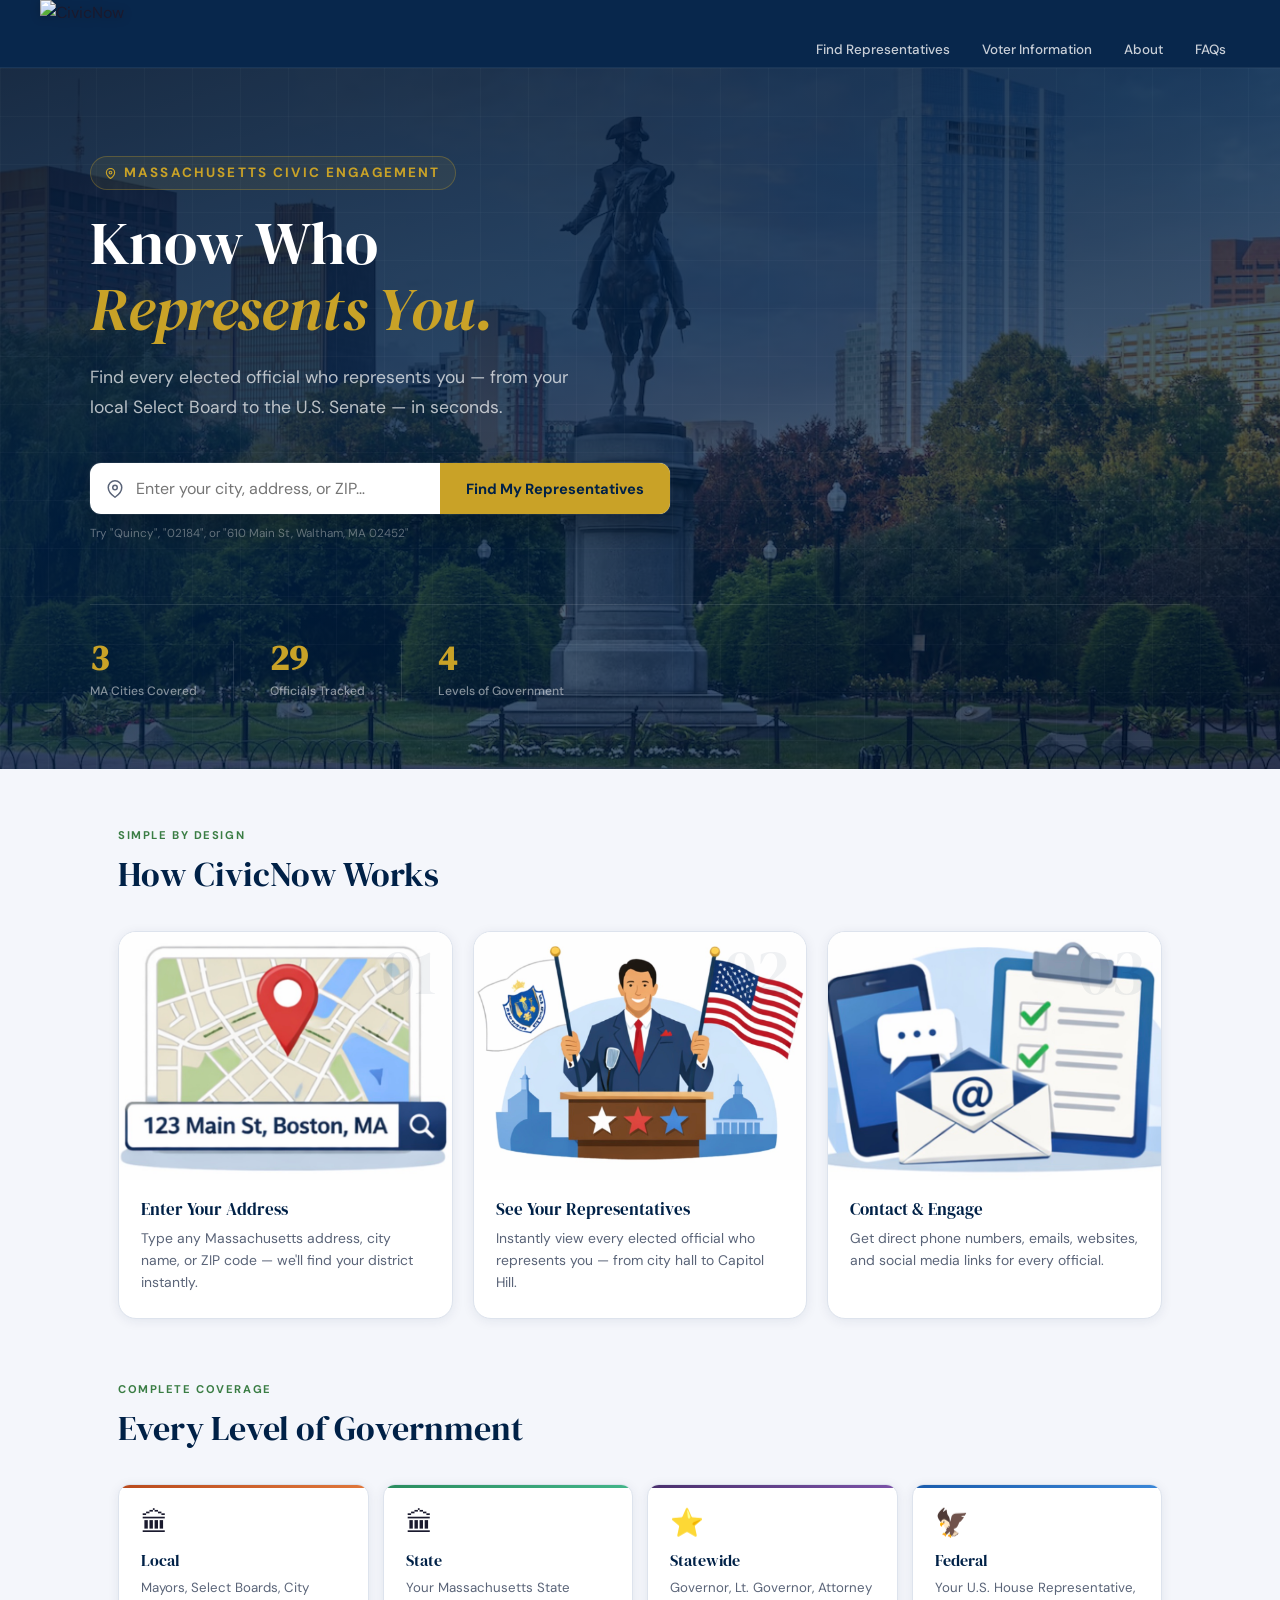
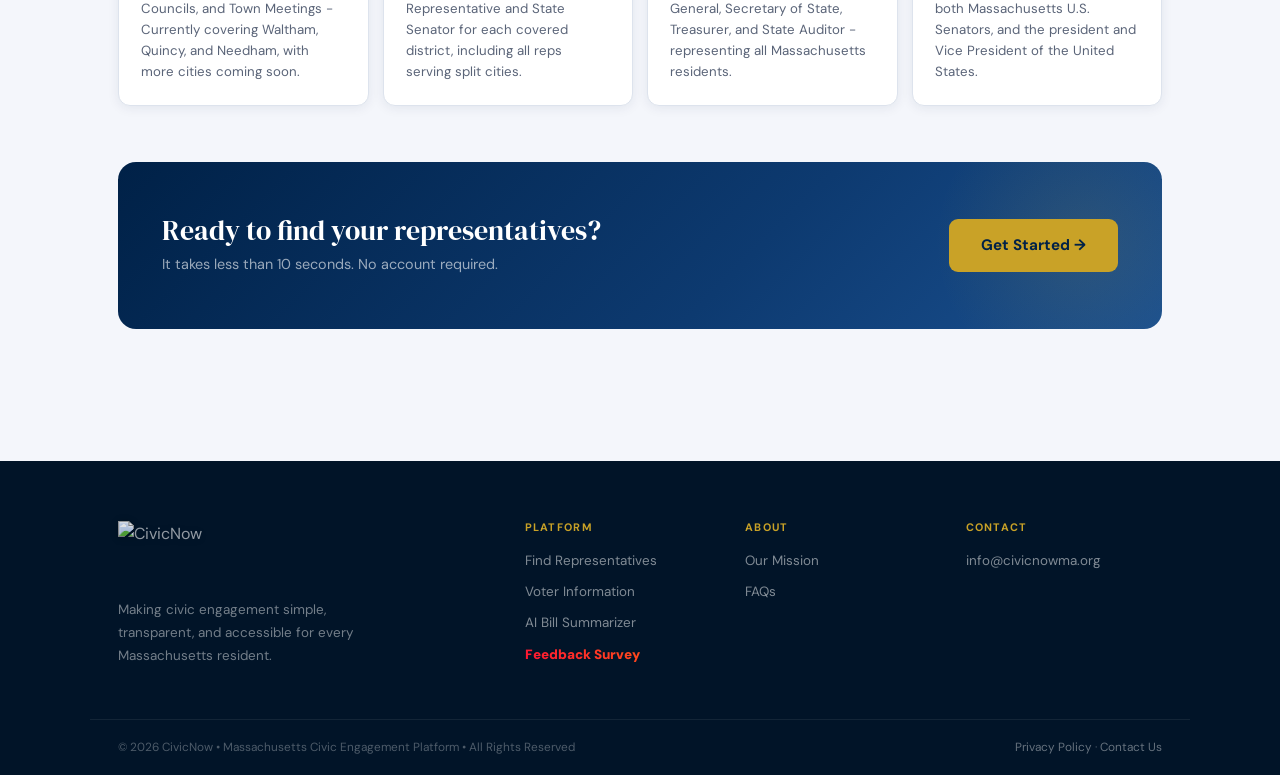
==== commit 99aa8bac: "Update index.html" ====
--- a/index.html
+++ b/index.html
@@ -166,6 +166,7 @@
         <h4>Platform</h4>
         <a href="FindReps.html">Find Representatives</a>
         <a href="VoterInfo.html">Voter Information</a>
+        <a href="AISummarizer.html">AI Bill Summarizer</a>
         <a href="https://forms.gle/4Bf1EDH5tziWiTG28" class="cta-button" target="_blank" rel="noopener noreferrer">Feedback Survey</a>
       </div>
       <div class="footer-col">
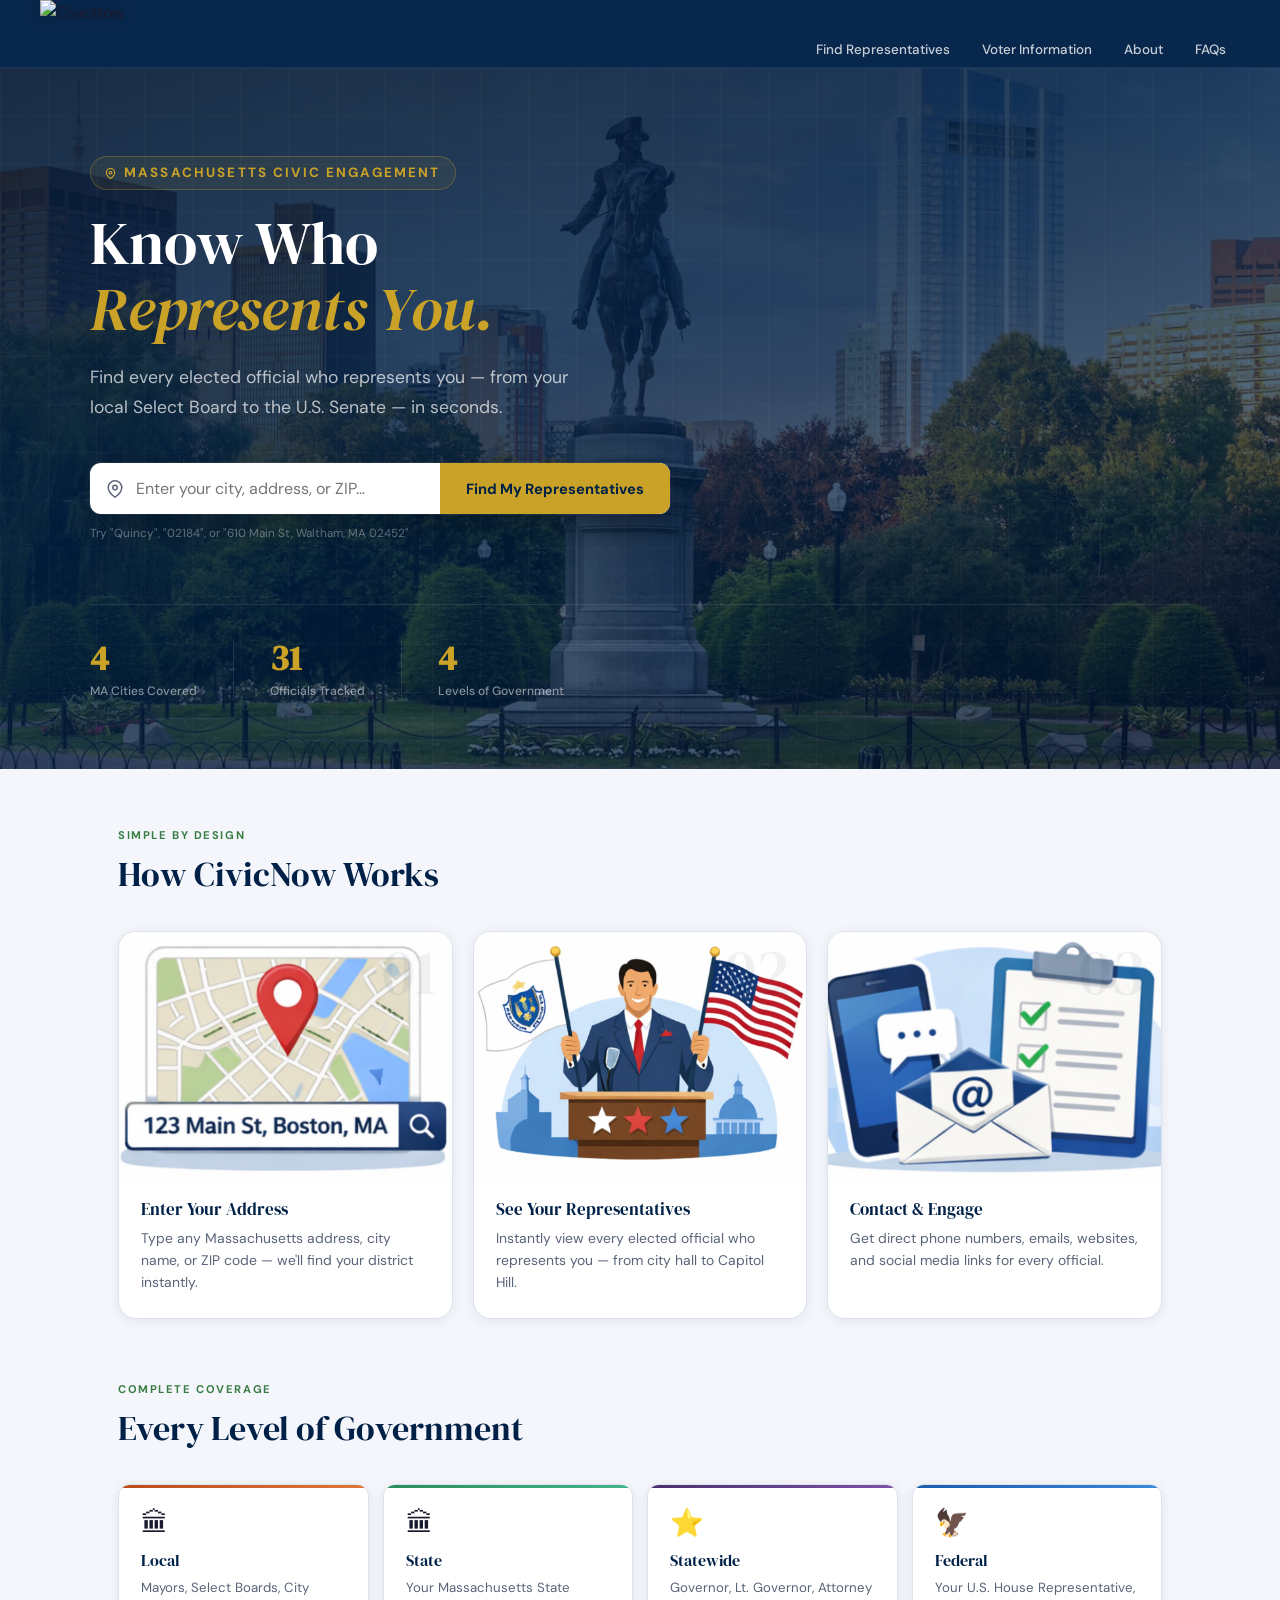
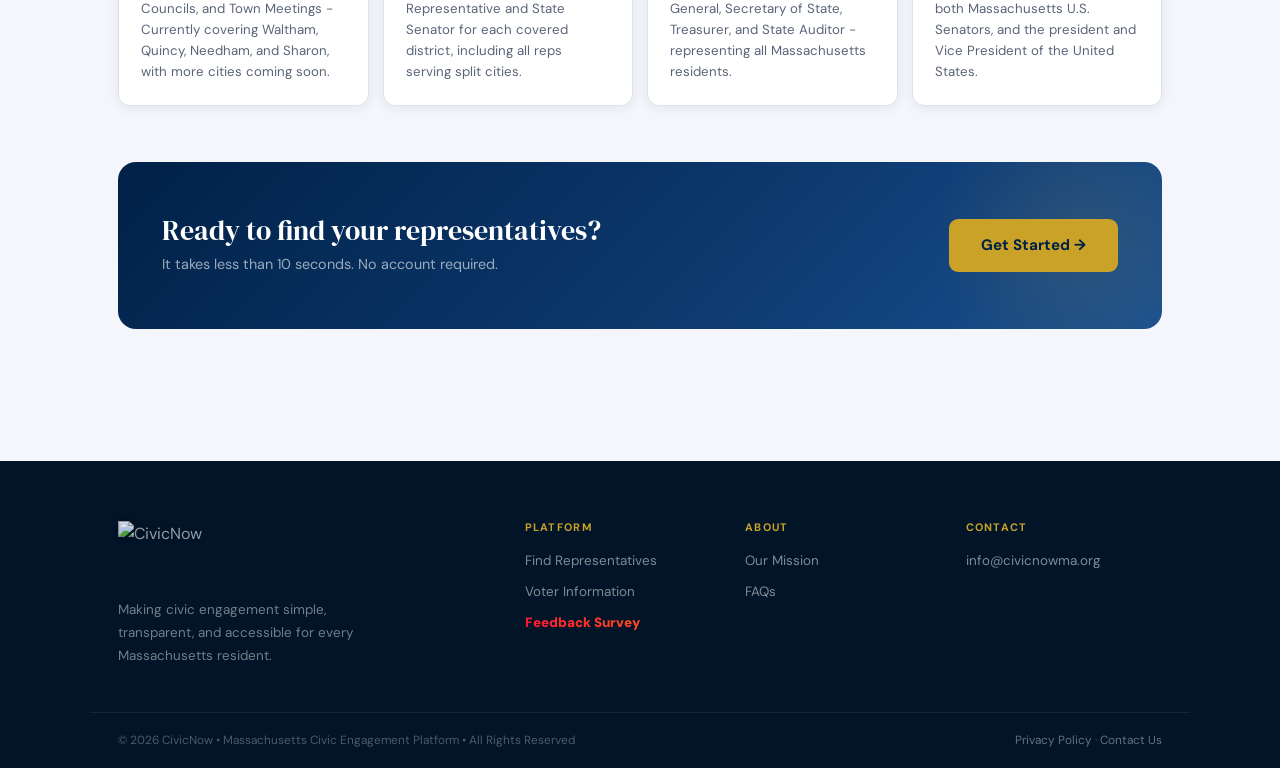
==== commit dedb70da: "Add files via upload" ====
--- a/index.html
+++ b/index.html
@@ -52,11 +52,11 @@
 
 <div class="home-hero-stats">
   <div class="home-stat">
-    <div class="home-stat-num" data-target="3">0</div>
+    <div class="home-stat-num" data-target="4">0</div>
     <div class="home-stat-label">MA Cities Covered</div>
   </div>
   <div class="home-stat">
-    <div class="home-stat-num" data-target="29">0</div>
+    <div class="home-stat-num" data-target="31">0</div>
     <div class="home-stat-label">Officials Tracked</div>
   </div>
   <div class="home-stat">
@@ -113,7 +113,7 @@
   <a href="FindReps.html" class="level-card level-card--local reveal">
     <div class="level-card-icon">🏛</div>
     <h3>Local</h3>
-    <p>Mayors, Select Boards, City Councils, and Town Meetings - Currently covering Waltham, Quincy, and Needham, with more cities coming soon.</p>
+    <p>Mayors, Select Boards, City Councils, and Town Meetings - Currently covering Waltham, Quincy, Needham, and Sharon, with more cities coming soon.</p>
   </a>
 
   <a href="FindReps.html" class="level-card level-card--state reveal">
@@ -166,7 +166,7 @@
         <h4>Platform</h4>
         <a href="FindReps.html">Find Representatives</a>
         <a href="VoterInfo.html">Voter Information</a>
-        <a href="AISummarizer.html">AI Bill Summarizer</a>
+   
         <a href="https://forms.gle/4Bf1EDH5tziWiTG28" class="cta-button" target="_blank" rel="noopener noreferrer">Feedback Survey</a>
       </div>
       <div class="footer-col">
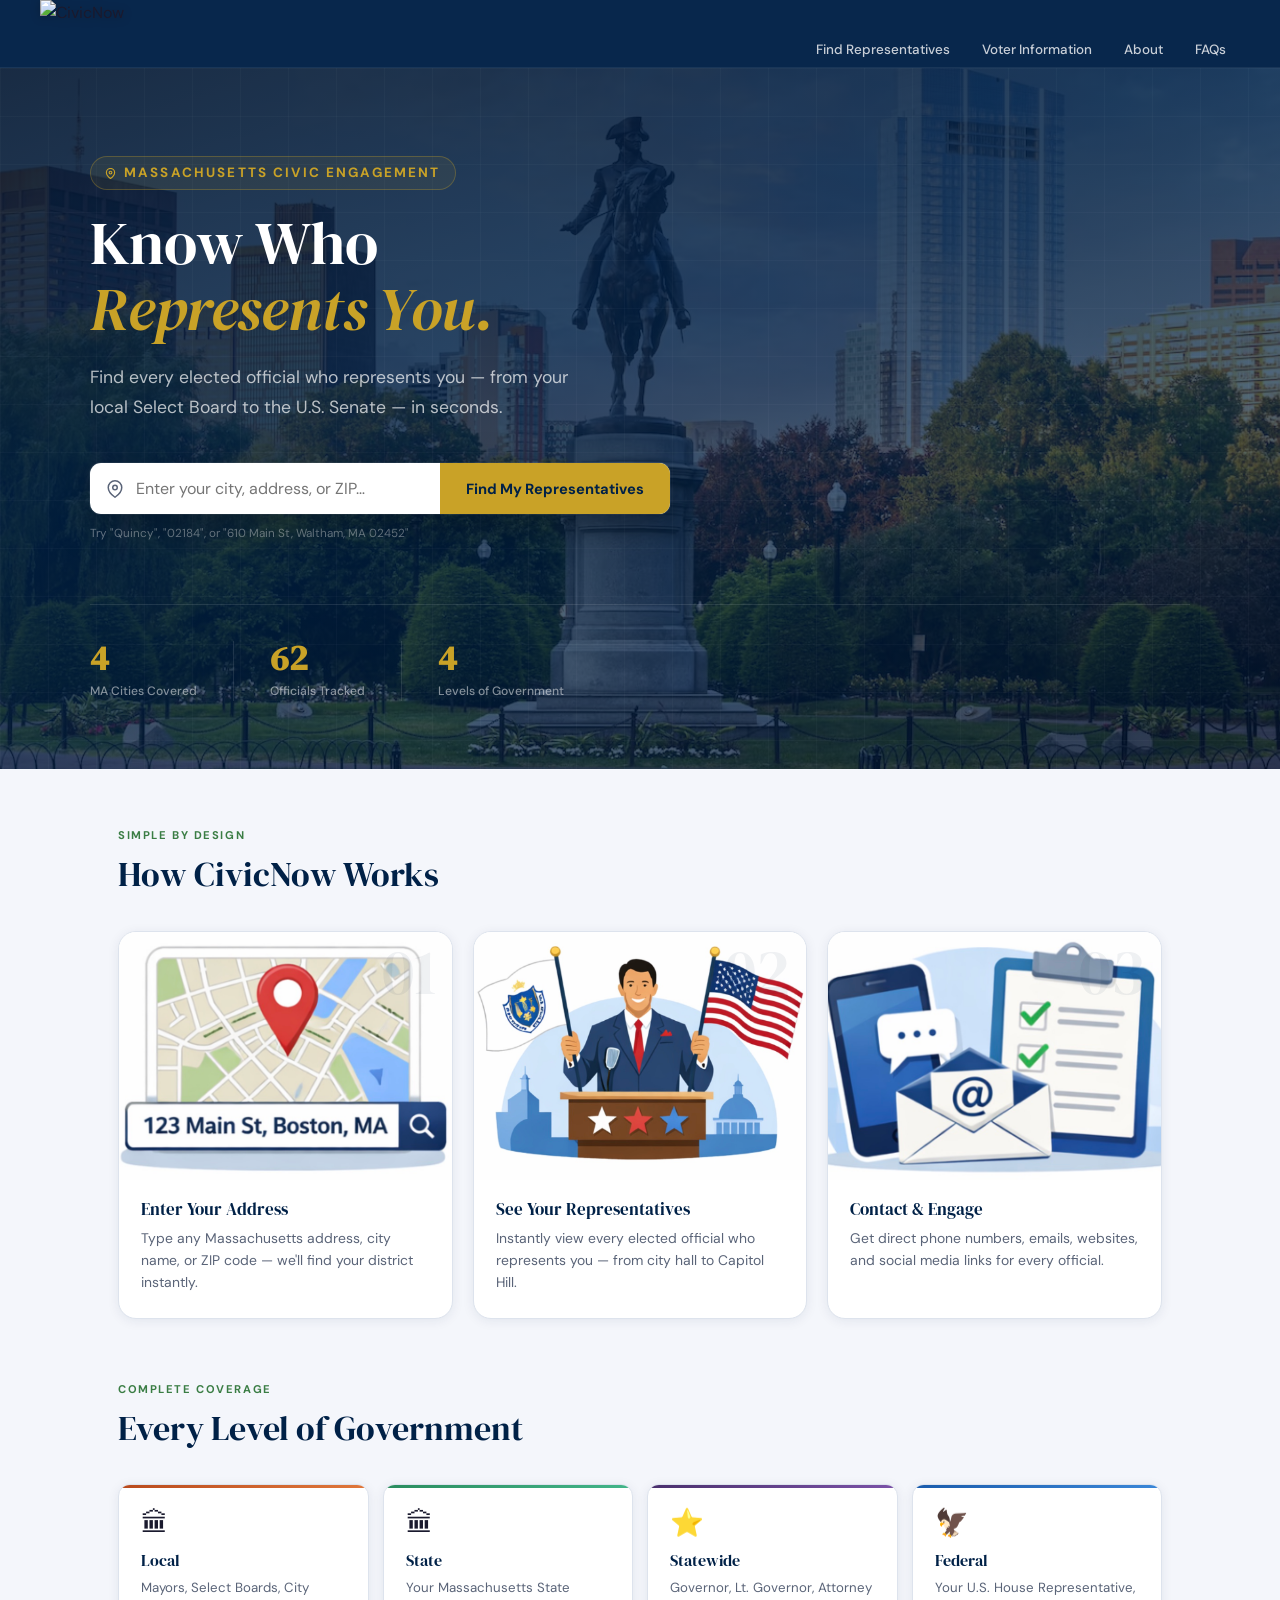
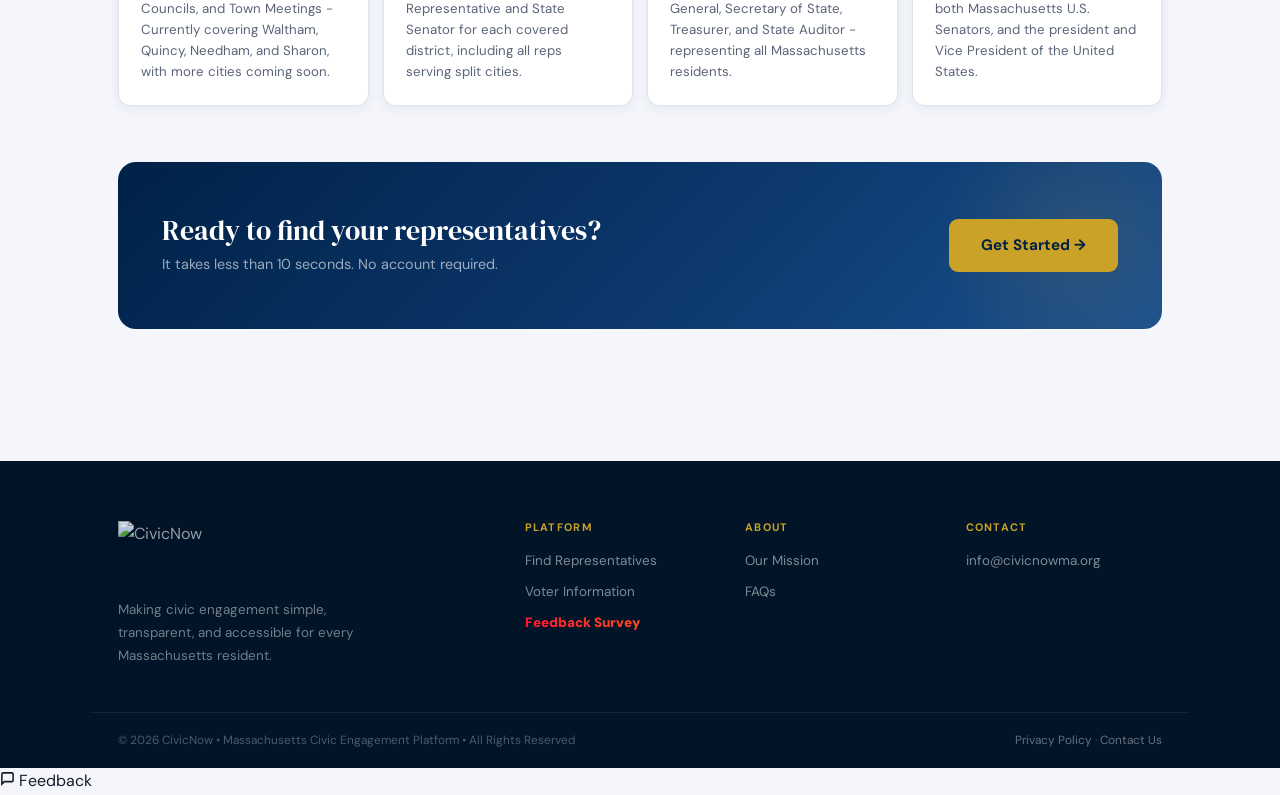
==== commit b22405a5: "Add files via upload" ====
--- a/index.html
+++ b/index.html
@@ -56,7 +56,7 @@
     <div class="home-stat-label">MA Cities Covered</div>
   </div>
   <div class="home-stat">
-    <div class="home-stat-num" data-target="31">0</div>
+    <div class="home-stat-num" data-target="62">0</div>
     <div class="home-stat-label">Officials Tracked</div>
   </div>
   <div class="home-stat">
@@ -185,6 +185,11 @@
     <p><a href="PrivacyPolicy.html">Privacy Policy</a> · <a href="Contact.html">Contact Us</a></p>
   </div>
 </footer>
+
+<a href="https://forms.gle/4Bf1EDH5tziWiTG28" target="_blank" rel="noopener noreferrer" class="feedback-fab" id="feedbackFab" aria-label="Share feedback">
+  <svg width="15" height="15" viewBox="0 0 24 24" fill="none" stroke="currentColor" stroke-width="2.5"><path d="M21 15a2 2 0 01-2 2H7l-4 4V5a2 2 0 012-2h14a2 2 0 012 2z"/></svg>
+  <span>Feedback</span>
+</a>
 
 <button class="back-to-top" id="backToTop" onclick="window.scrollTo({top:0,behavior:'smooth'})" aria-label="Back to top">
   <svg width="18" height="18" viewBox="0 0 24 24" fill="none" stroke="currentColor" stroke-width="2.5"><polyline points="18 15 12 9 6 15"/></svg>
@@ -228,7 +233,9 @@
   });
 
   window.addEventListener('scroll', function() {
-    document.getElementById('backToTop').classList.toggle('back-to-top--visible', window.scrollY > 400);
+    const visible = window.scrollY > 400;
+    document.getElementById('backToTop').classList.toggle('back-to-top--visible', visible);
+    document.getElementById('feedbackFab').classList.toggle('feedback-fab--visible', visible);
   });
 
   const observer = new IntersectionObserver(entries => {
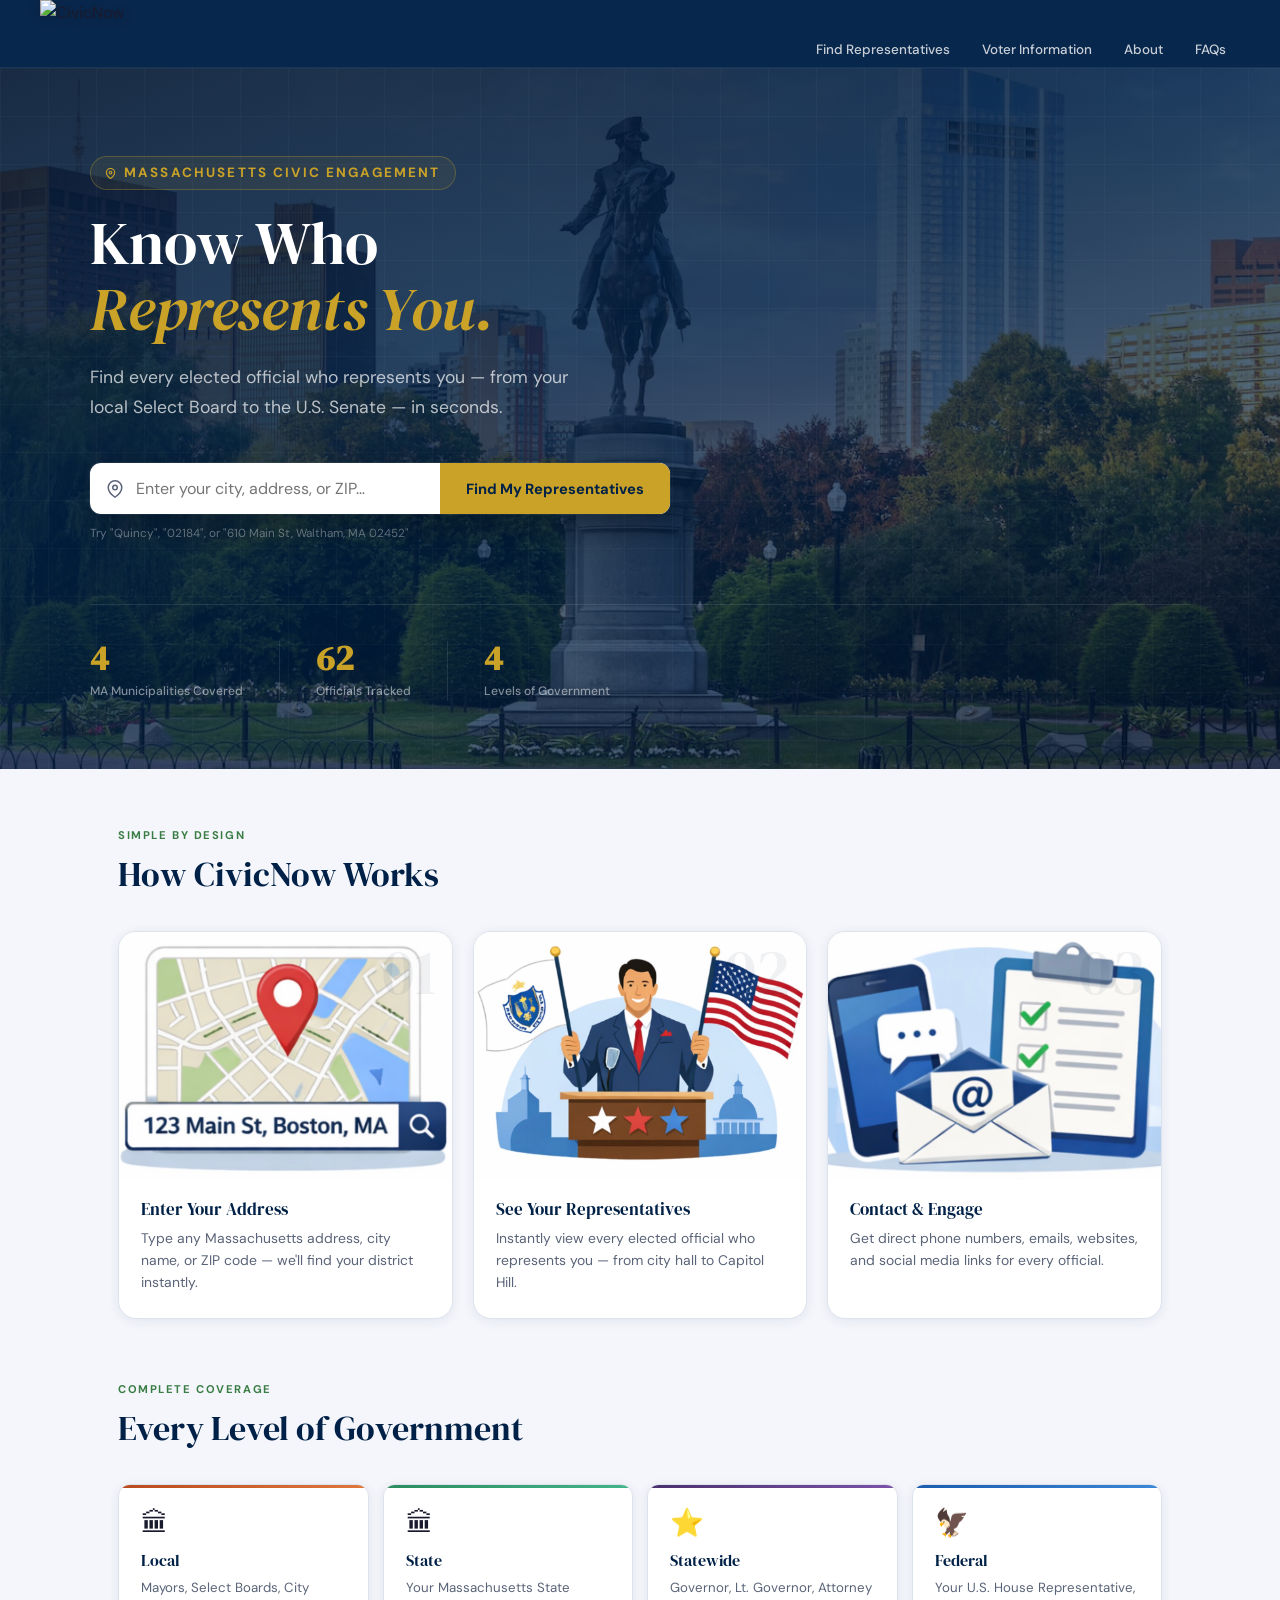
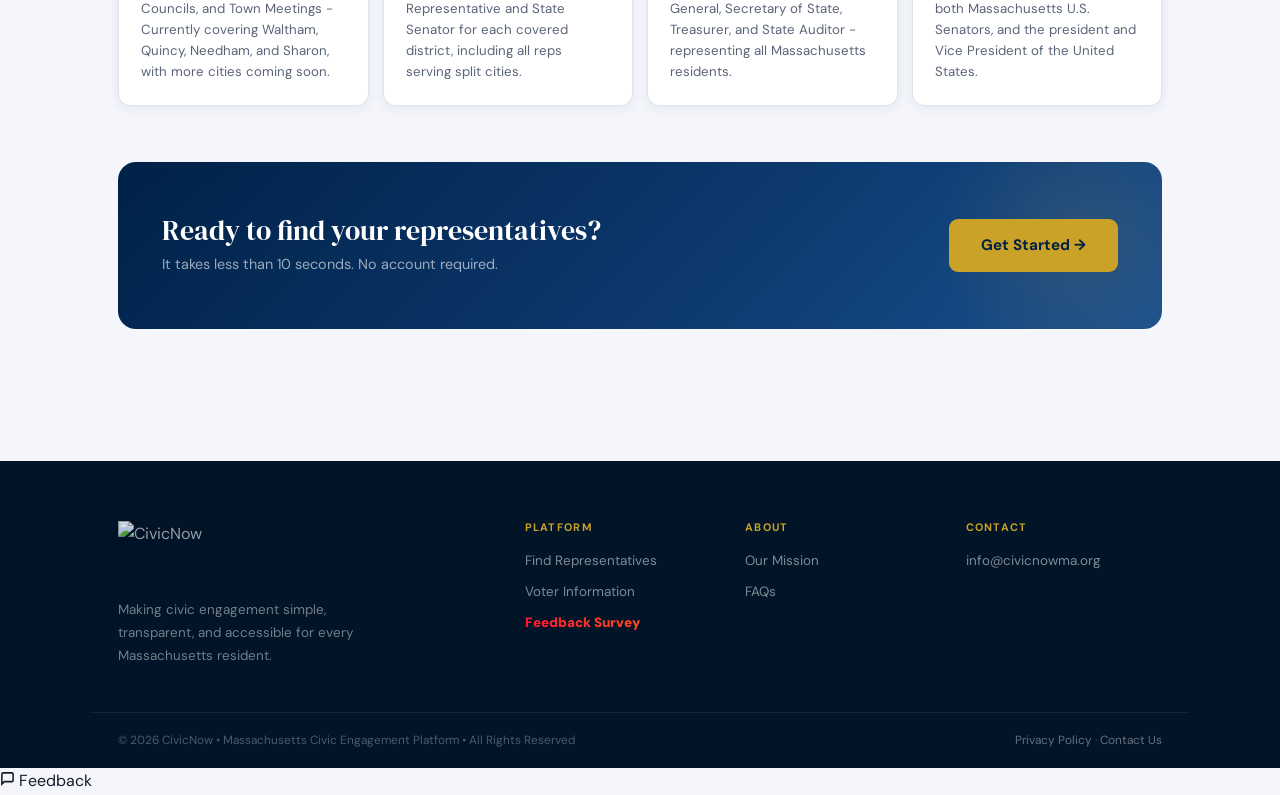
==== commit 592d47e9: "Add files via upload" ====
--- a/index.html
+++ b/index.html
@@ -53,7 +53,7 @@
 <div class="home-hero-stats">
   <div class="home-stat">
     <div class="home-stat-num" data-target="4">0</div>
-    <div class="home-stat-label">MA Cities Covered</div>
+    <div class="home-stat-label">MA Municipalities Covered</div>
   </div>
   <div class="home-stat">
     <div class="home-stat-num" data-target="62">0</div>
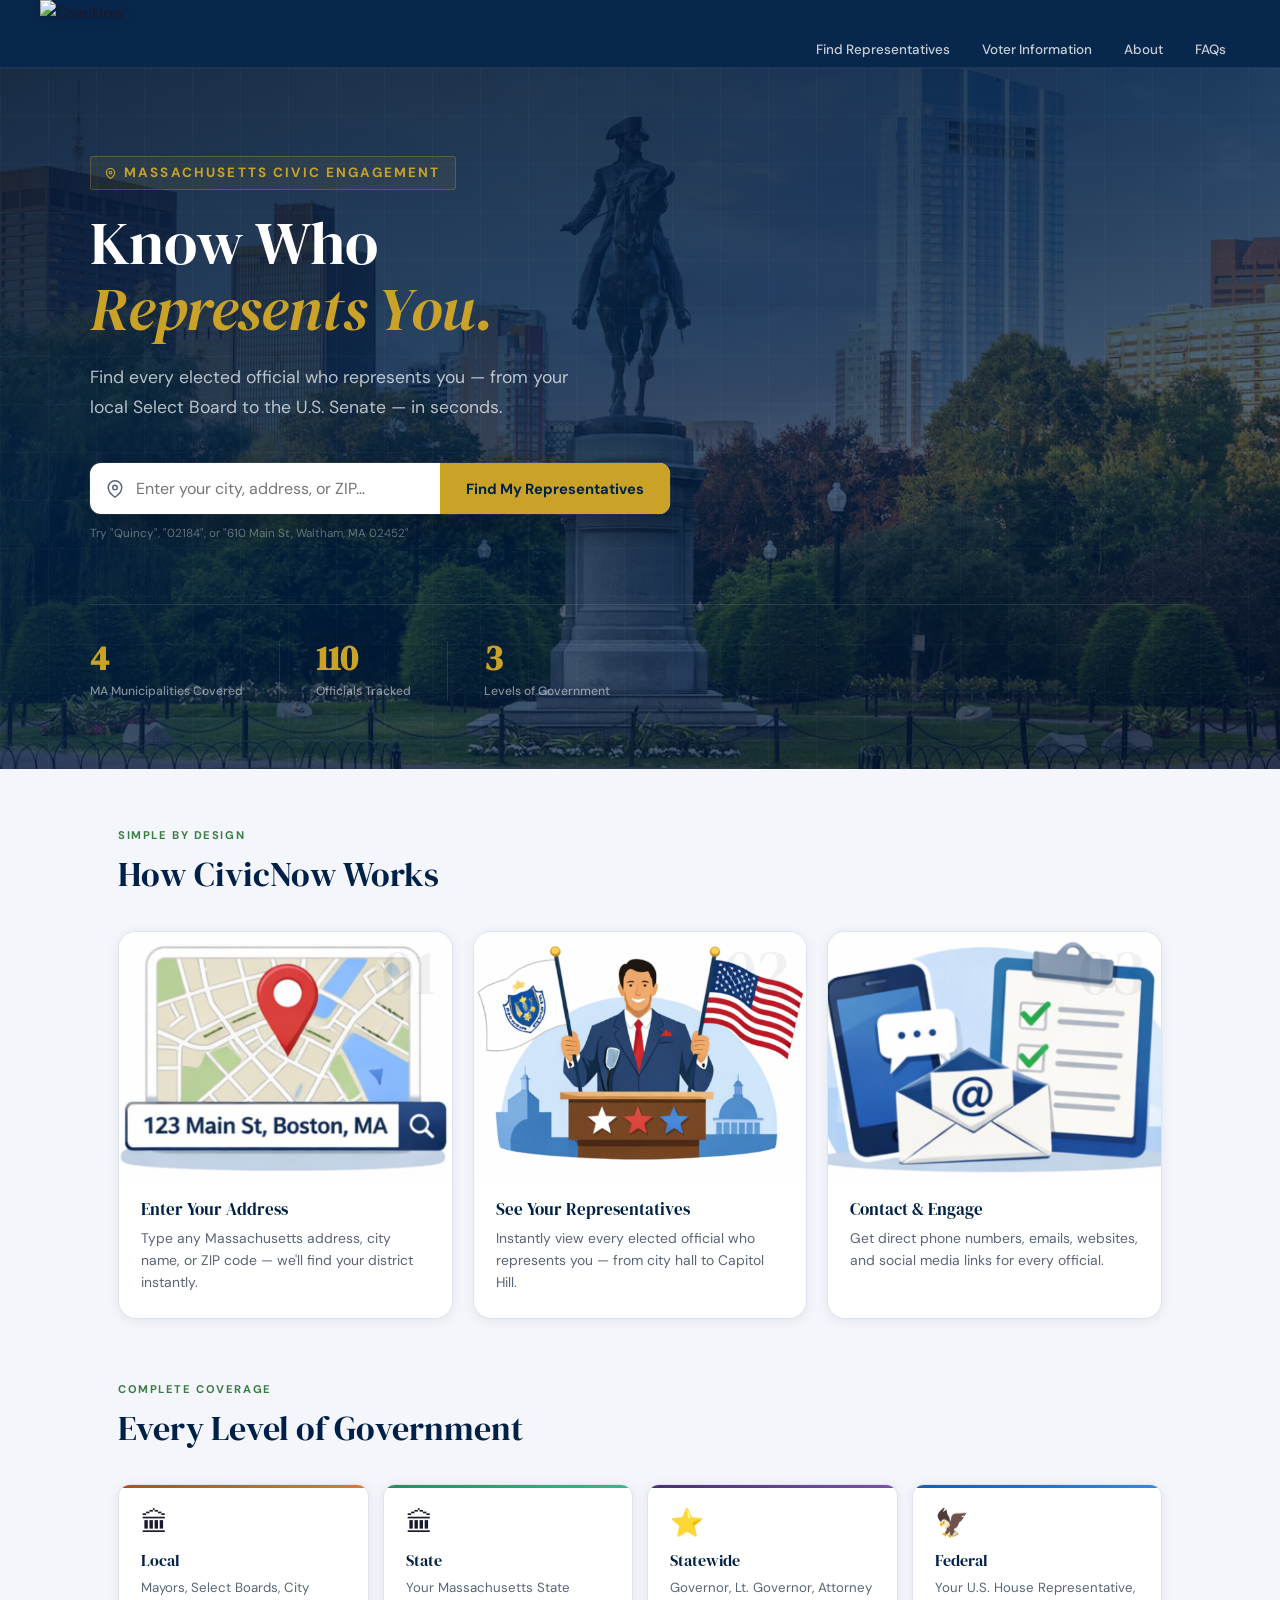
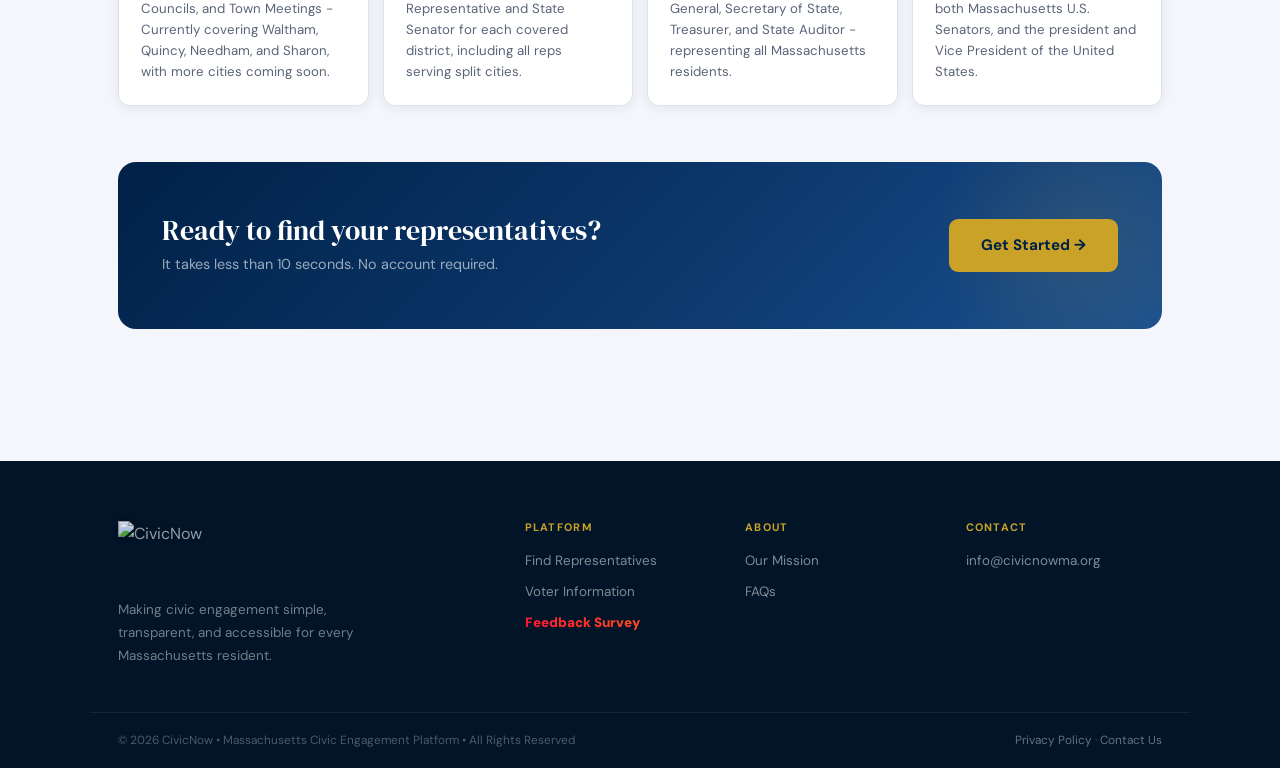
==== commit 6e79edf4: "Add files via upload" ====
--- a/index.html
+++ b/index.html
@@ -56,7 +56,7 @@
     <div class="home-stat-label">MA Municipalities Covered</div>
   </div>
   <div class="home-stat">
-    <div class="home-stat-num" data-target="62">0</div>
+    <div class="home-stat-num" data-target="110">0</div>
     <div class="home-stat-label">Officials Tracked</div>
   </div>
   <div class="home-stat">
--- a/style.css
+++ b/style.css
@@ -229,7 +229,7 @@
   margin-bottom: 20px;
   padding: 5px 14px;
   border: 1px solid rgba(201,162,39,.3);
-  border-radius: 20px;
+  border-radius: 3px;
   background: rgba(201,162,39,.08);
 }
 
@@ -1308,3 +1308,49 @@
   50% { transform: translateX(1px); }
   75% { transform: translateX(-1px); }
 }
+
+/* ── Floating Feedback Button ── */
+.feedback-fab {
+  position: fixed;
+  bottom: 84px;
+  right: 24px;
+  display: inline-flex;
+  align-items: center;
+  gap: 7px;
+  padding: 10px 16px;
+  background: var(--gold);
+  color: var(--navy);
+  font-family: 'DM Sans', Arial, sans-serif;
+  font-size: 0.82rem;
+  font-weight: 700;
+  text-decoration: none;
+  border-radius: 999px;
+  box-shadow: 0 4px 18px rgba(201,162,39,.45);
+  opacity: 0;
+  transform: translateY(10px);
+  transition: opacity .25s, transform .25s, background .18s, box-shadow .18s;
+  pointer-events: none;
+  z-index: 999;
+  white-space: nowrap;
+  -webkit-tap-highlight-color: transparent;
+}
+.feedback-fab--visible {
+  opacity: 1;
+  transform: translateY(0);
+  pointer-events: auto;
+}
+.feedback-fab:hover {
+  background: #e6b82a;
+  box-shadow: 0 6px 24px rgba(201,162,39,.55);
+  color: var(--navy);
+}
+.feedback-fab:active { transform: scale(.95); }
+
+@media (max-width: 480px) {
+  .feedback-fab {
+    bottom: 72px;
+    right: 14px;
+    padding: 9px 13px;
+    font-size: 0.78rem;
+  }
+}
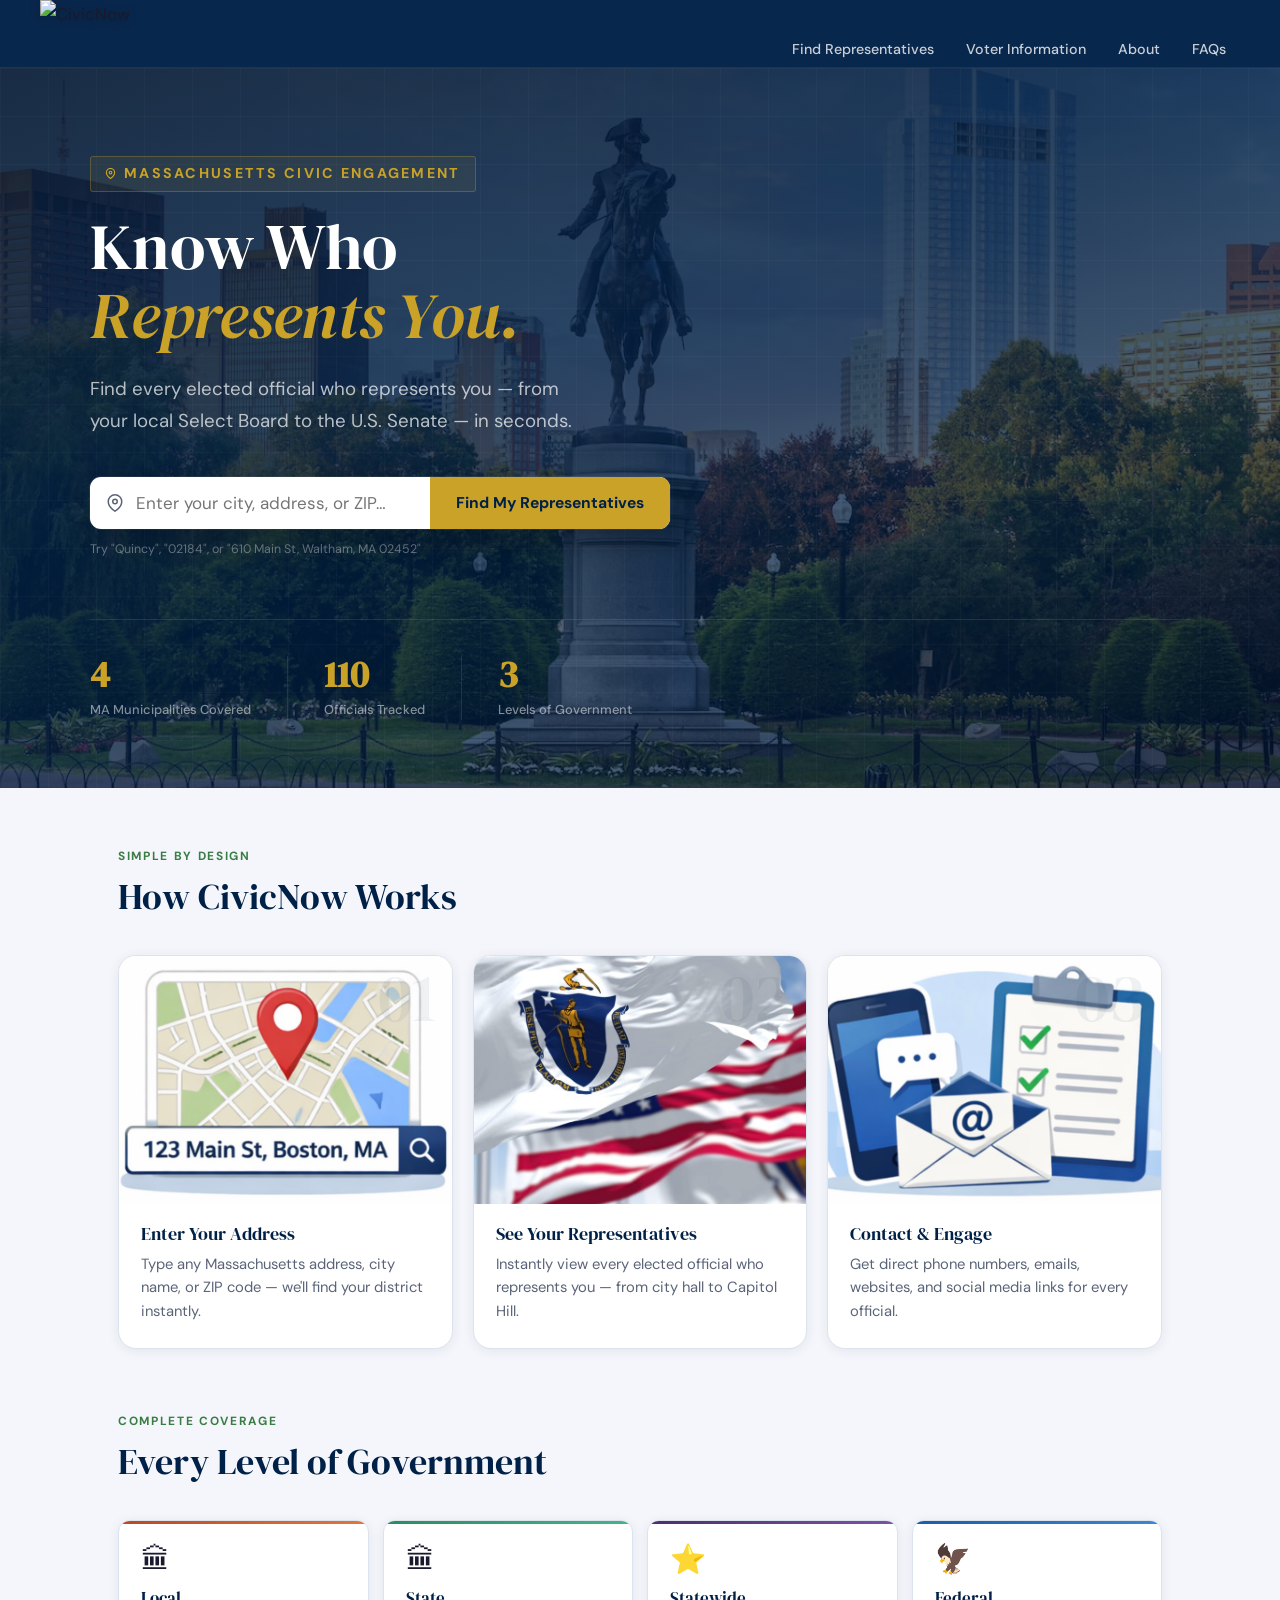
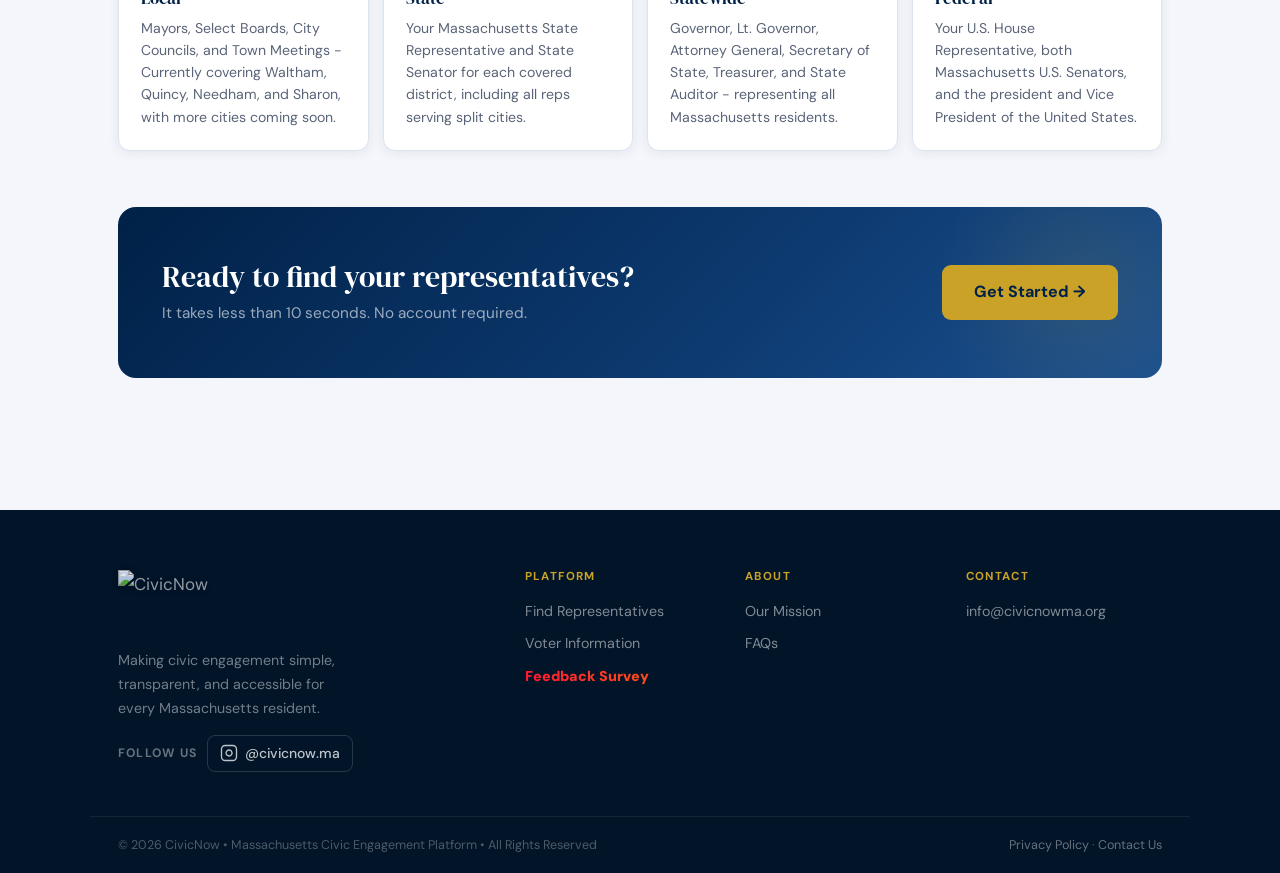
==== commit fa095713: "Add files via upload" ====
--- a/index.html
+++ b/index.html
@@ -160,6 +160,13 @@
       </a>
 
       <p>Making civic engagement simple, transparent, and accessible for every Massachusetts resident.</p>
+      <div class="footer-social">
+        <span class="footer-social-label">Follow Us</span>
+        <a href="https://www.instagram.com/civicnow.ma/" target="_blank" rel="noopener noreferrer" class="footer-social-link" aria-label="CivicNow on Instagram">
+          <svg width="18" height="18" viewBox="0 0 24 24" fill="none" stroke="currentColor" stroke-width="1.8"><rect x="2" y="2" width="20" height="20" rx="5" ry="5"/><path d="M16 11.37A4 4 0 1112.63 8 4 4 0 0116 11.37z"/><line x1="17.5" y1="6.5" x2="17.51" y2="6.5"/></svg>
+          @civicnow.ma
+        </a>
+      </div>
     </div>
     <div class="footer-links">
       <div class="footer-col">
@@ -302,5 +309,7 @@
   statObserver.observe(el);
 });
 </script>
+
+<script type="text/javascript" src="//translate.google.com/translate_a/element.js?cb=googleTranslateElementInit"></script>
 </body>
 </html>
--- a/style.css
+++ b/style.css
@@ -31,7 +31,7 @@
 
 /* ── Reset ── */
 *, *::before, *::after { box-sizing: border-box; margin: 0; padding: 0; }
-html { scroll-behavior: smooth; }
+html { scroll-behavior: smooth; font-size: 17px; background: var(--bg); }
 
 body {
   font-family: 'DM Sans', system-ui, sans-serif;
@@ -1354,3 +1354,39 @@
     font-size: 0.78rem;
   }
 }
+
+
+/* ── Footer Social Links ── */
+.footer-social {
+  display: flex;
+  align-items: center;
+  gap: 10px;
+  margin-top: 14px;
+  flex-wrap: wrap;
+}
+.footer-social-label {
+  font-size: 0.72rem;
+  font-weight: 700;
+  text-transform: uppercase;
+  letter-spacing: .1em;
+  color: rgba(255,255,255,.4);
+}
+.footer-social-link {
+  display: inline-flex;
+  align-items: center;
+  gap: 7px;
+  padding: 6px 12px;
+  border-radius: 8px;
+  border: 1px solid rgba(255,255,255,.15);
+  color: rgba(255,255,255,.75);
+  font-size: 0.82rem;
+  font-weight: 500;
+  text-decoration: none;
+  transition: background .16s, color .16s, border-color .16s;
+  -webkit-tap-highlight-color: transparent;
+}
+.footer-social-link:hover {
+  background: rgba(255,255,255,.1);
+  color: #fff;
+  border-color: rgba(255,255,255,.3);
+}
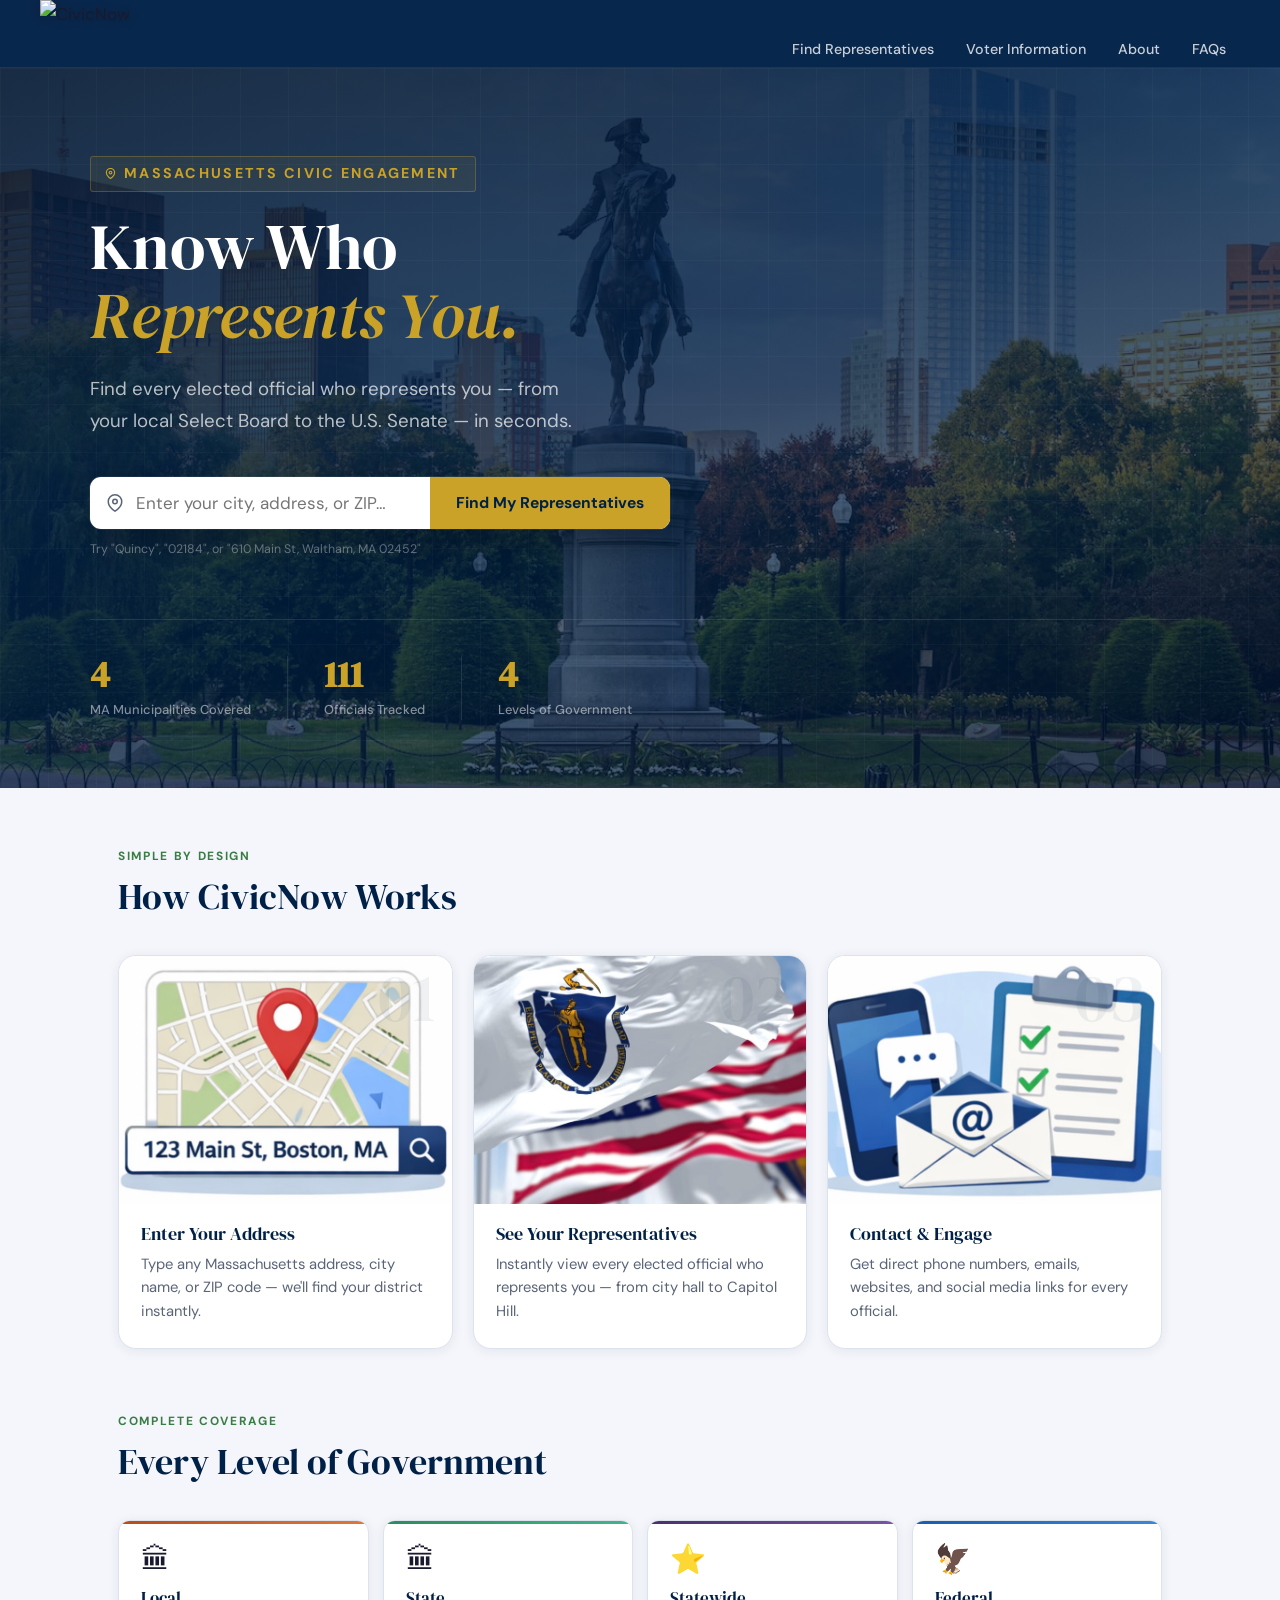
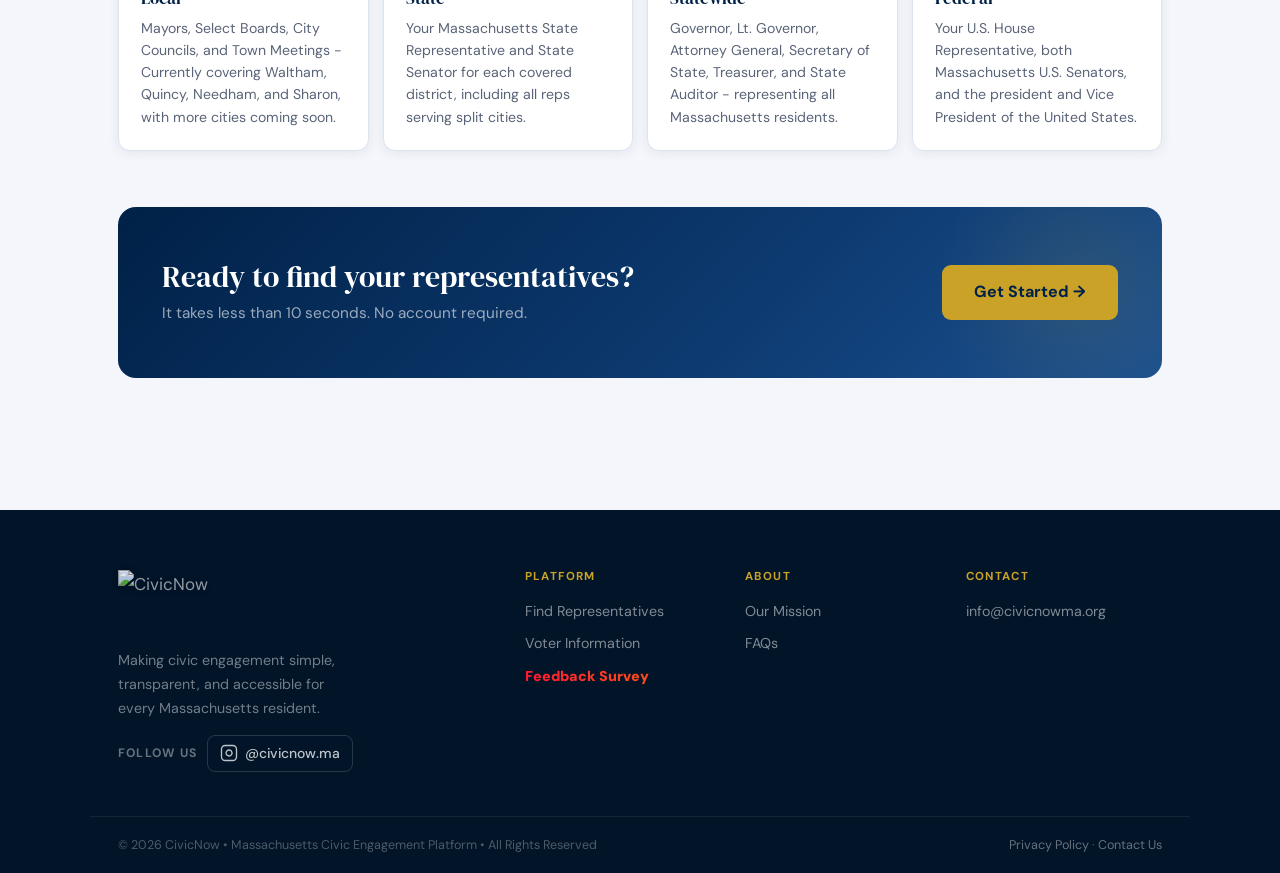
==== commit 81aa41a9: "Add files via upload" ====
--- a/index.html
+++ b/index.html
@@ -56,7 +56,7 @@
     <div class="home-stat-label">MA Municipalities Covered</div>
   </div>
   <div class="home-stat">
-    <div class="home-stat-num" data-target="110">0</div>
+    <div class="home-stat-num" data-target="111">0</div>
     <div class="home-stat-label">Officials Tracked</div>
   </div>
   <div class="home-stat">
